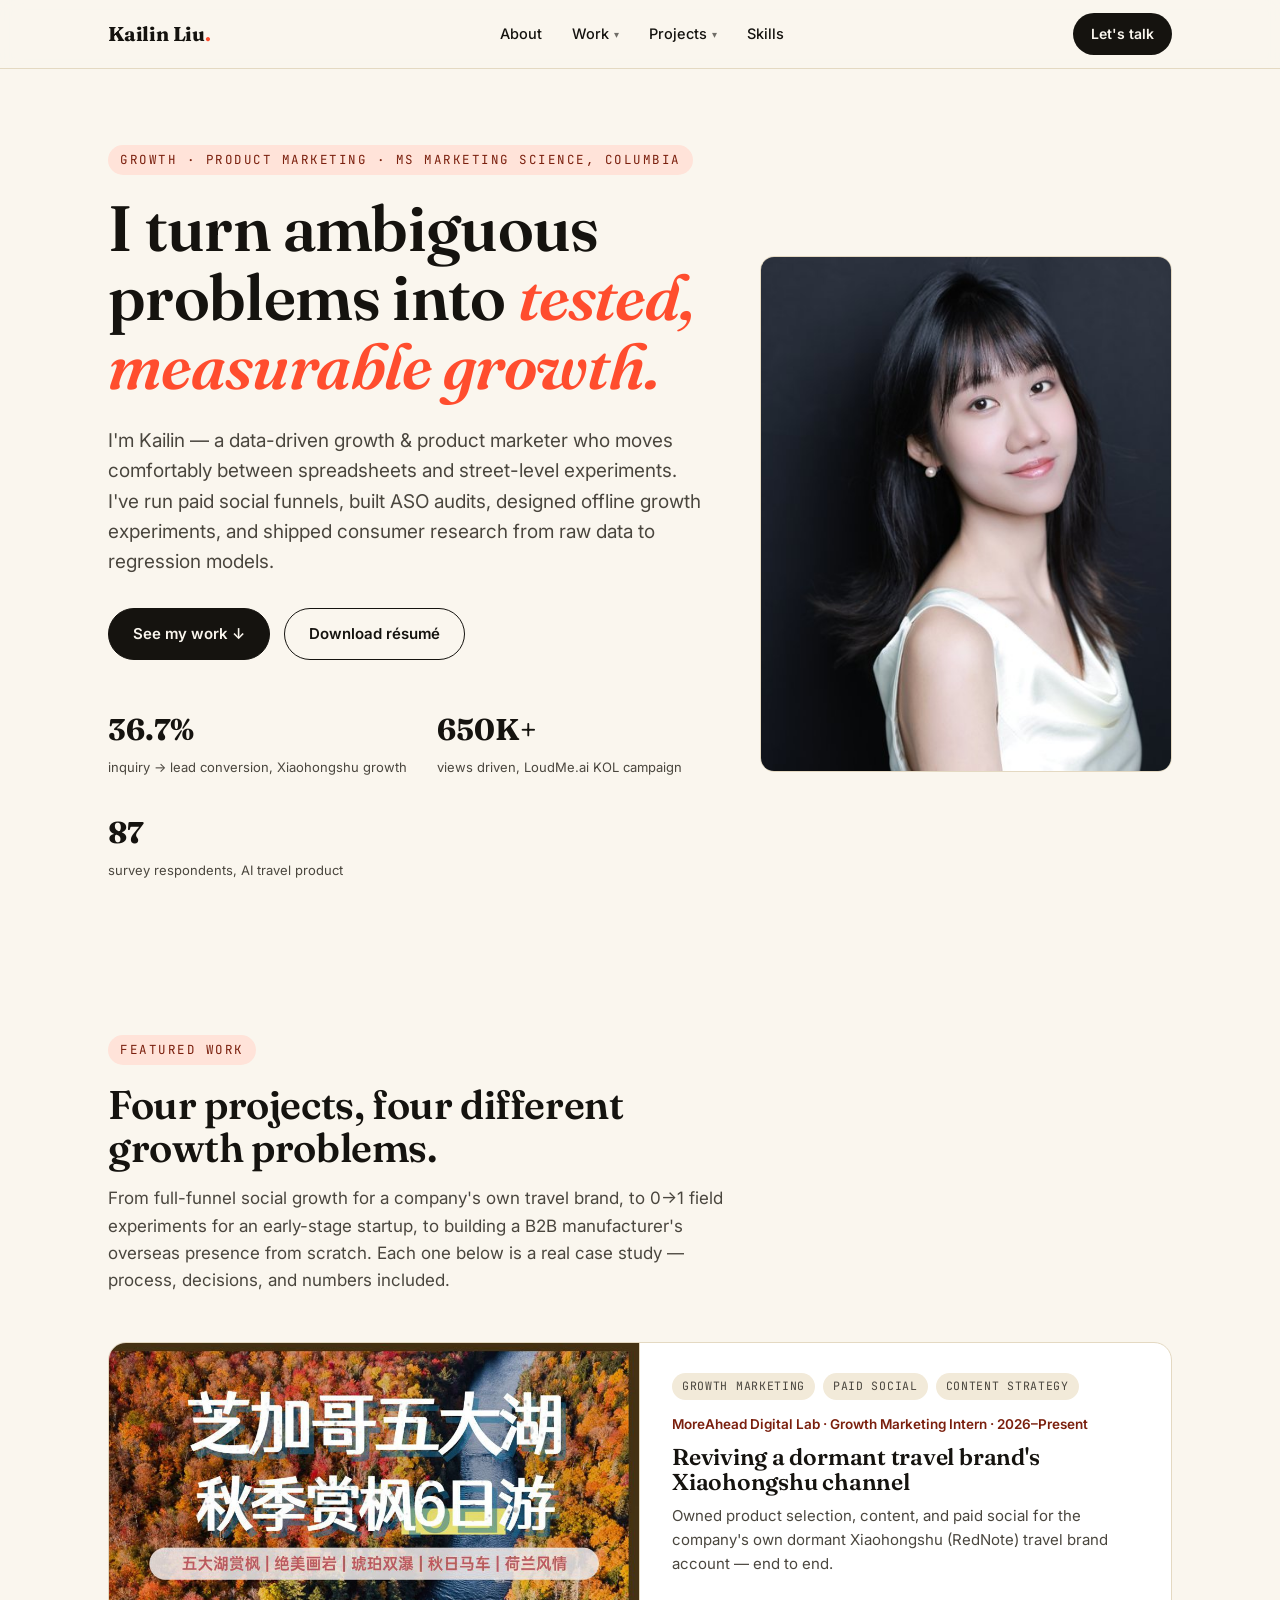
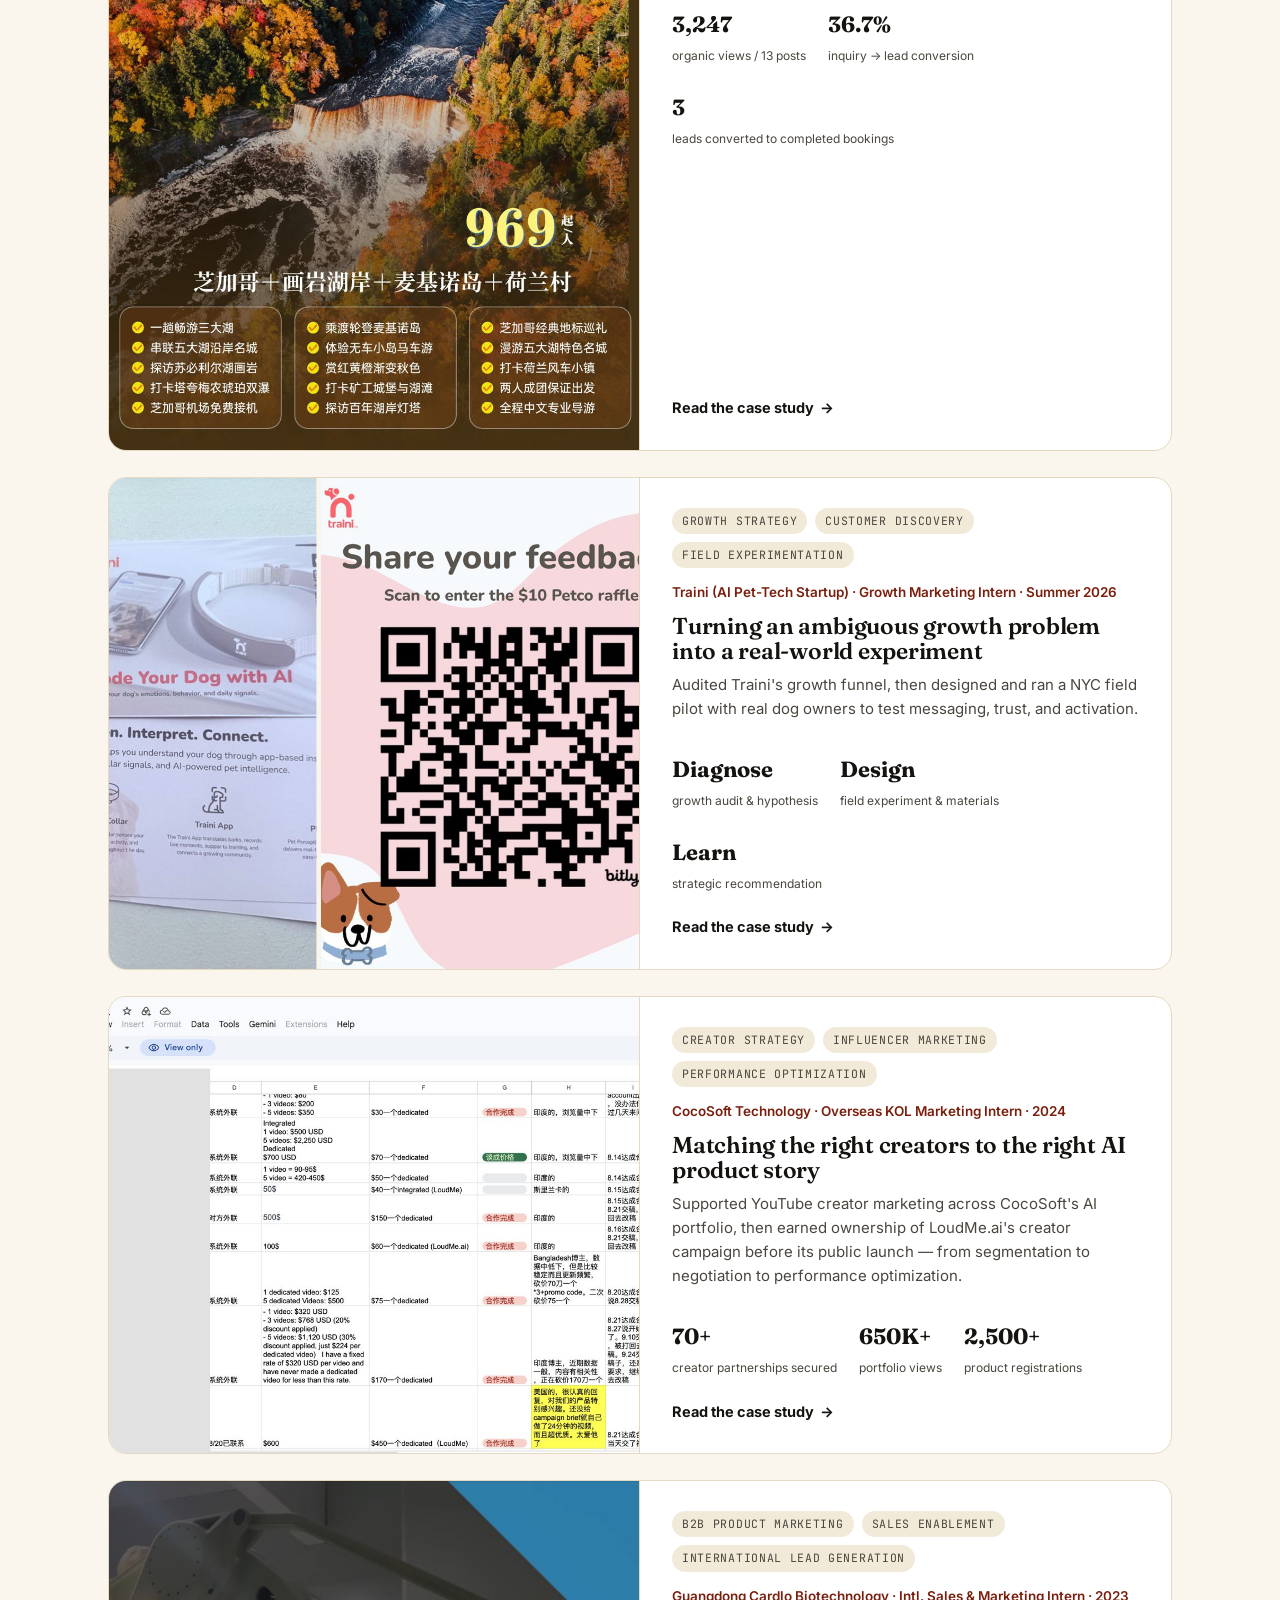
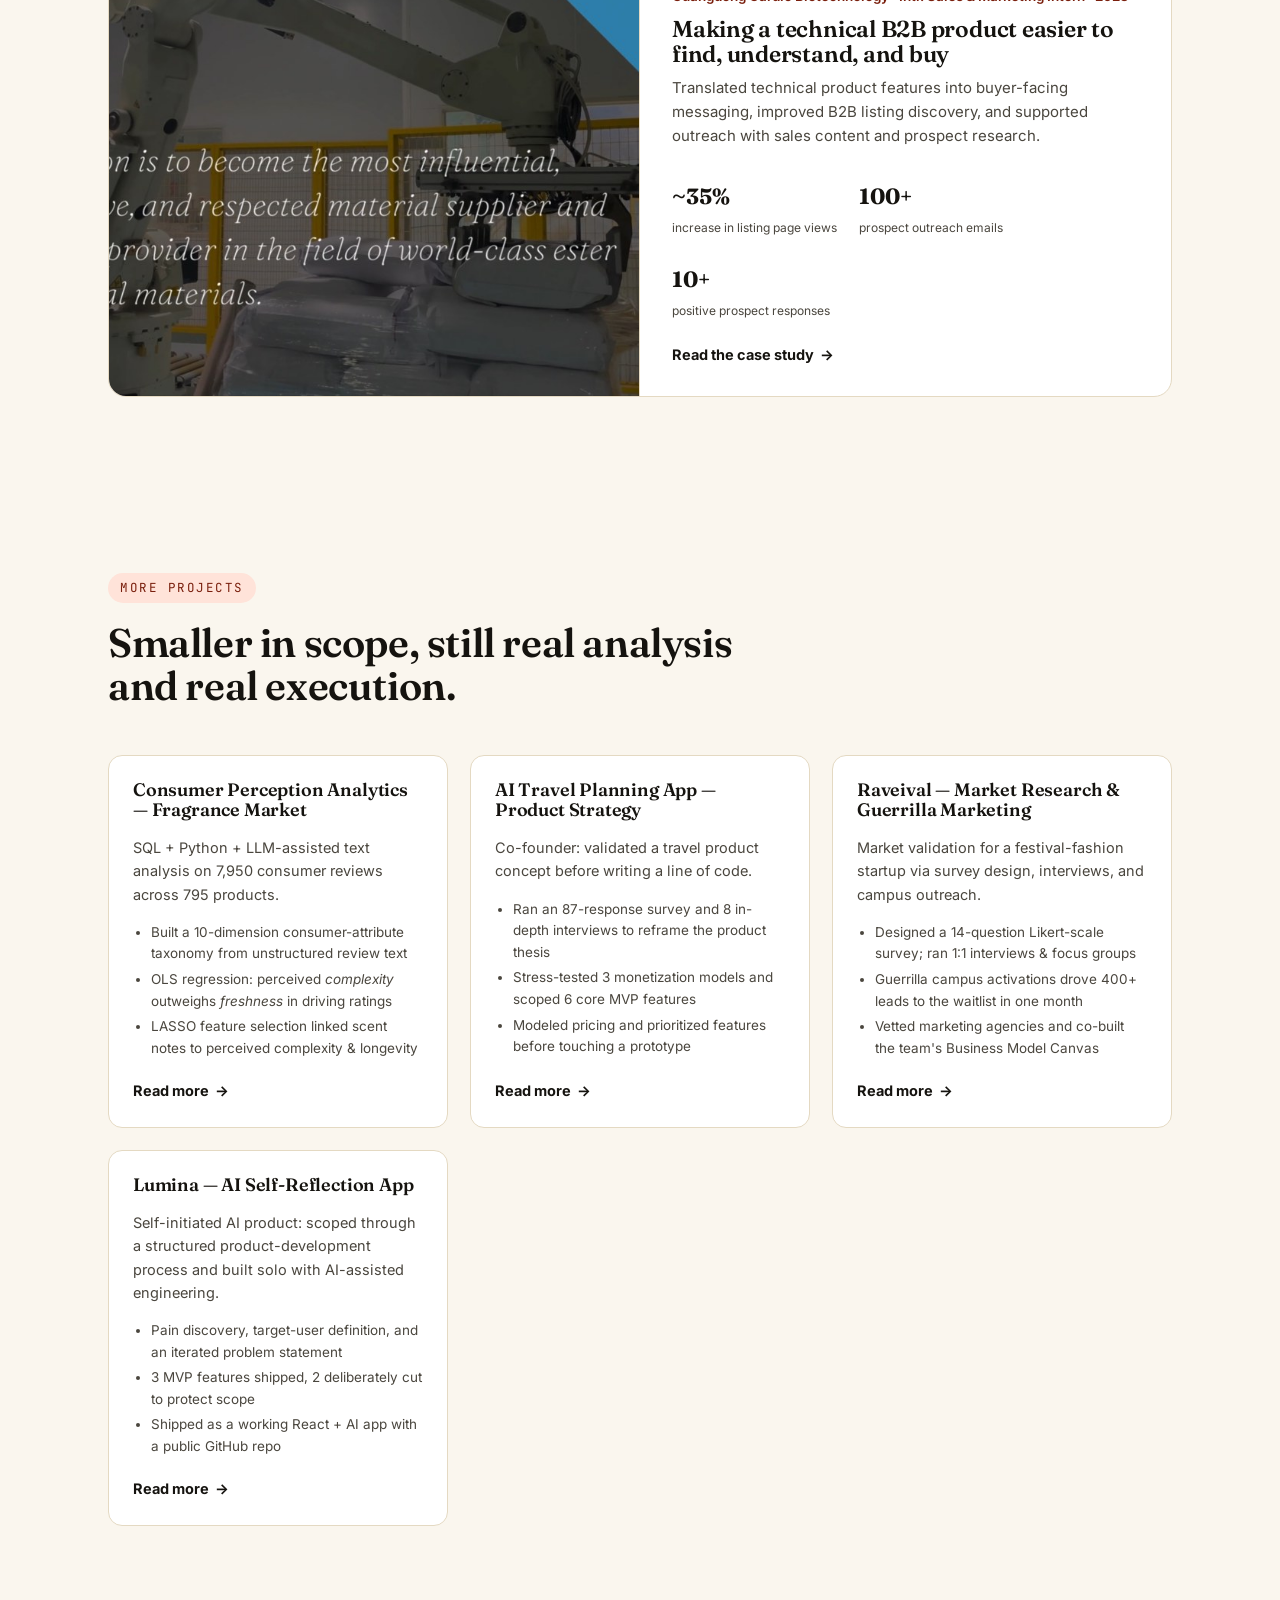
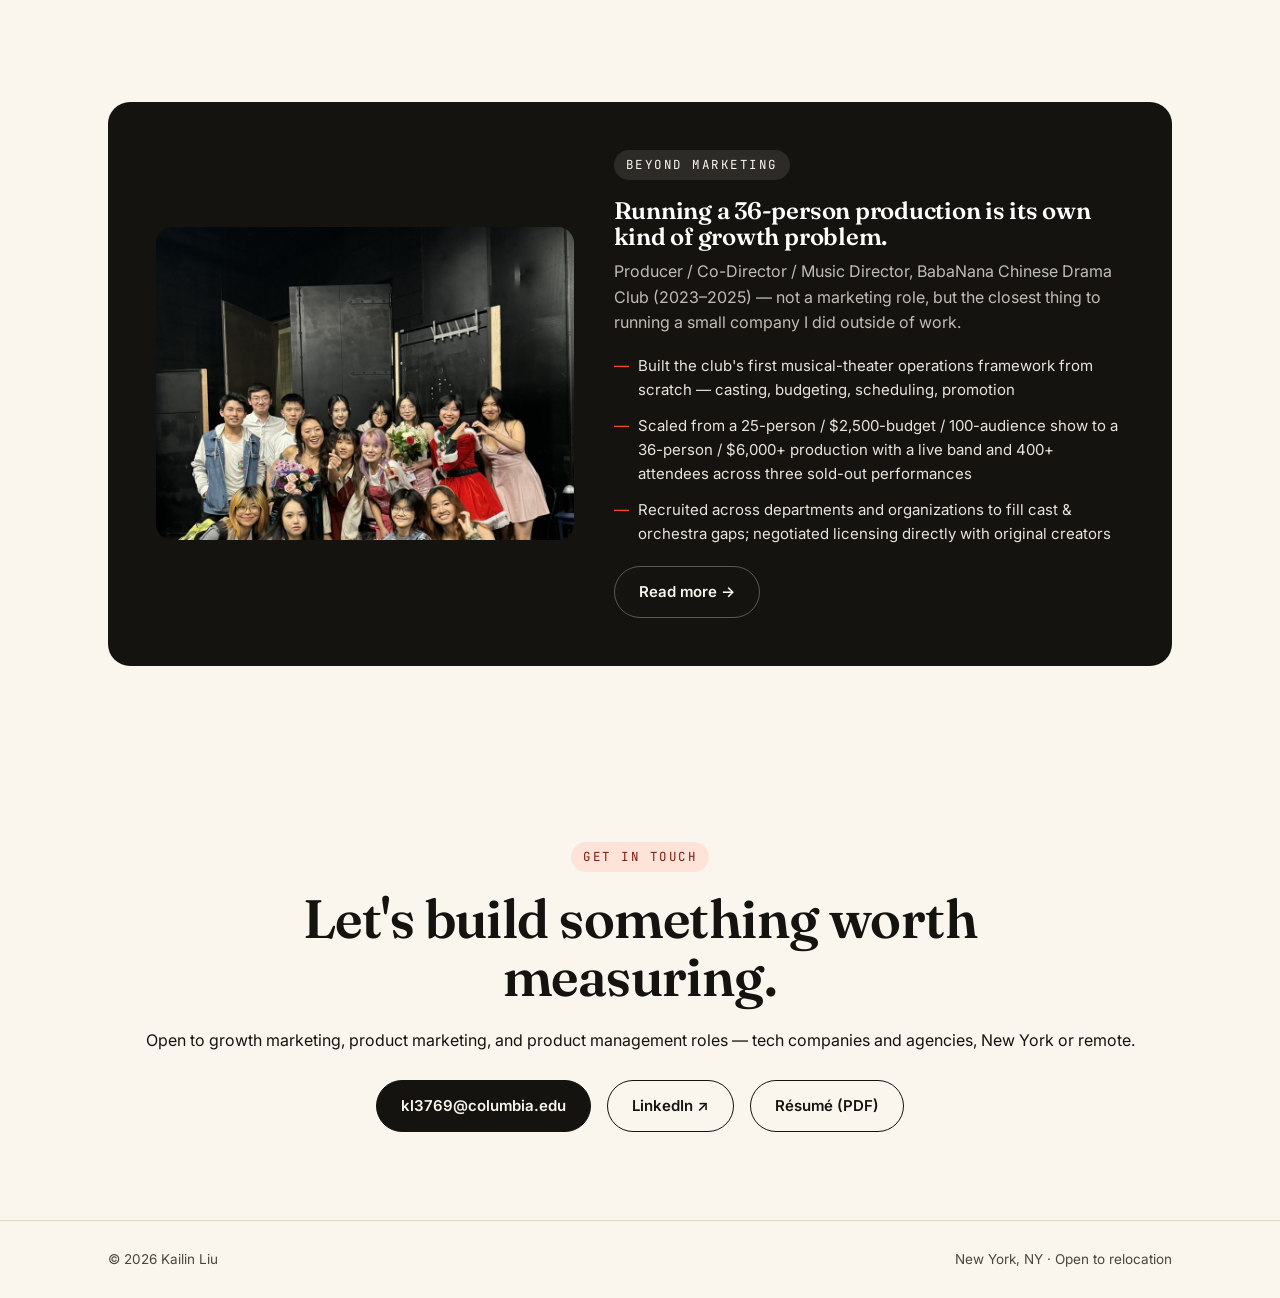
==== index.html @ 609b1b09 "Initial commit: Kailin Liu marketing portfolio site Static site with case studies for Xiaohongshu gr" ====
<!DOCTYPE html>
<html lang="en">
<head>
<meta charset="UTF-8">
<meta name="viewport" content="width=device-width, initial-scale=1.0">
<title>Kailin Liu — Growth &amp; Product Marketing</title>
<meta name="description" content="Portfolio of Kailin Liu — growth &amp; product marketing, MS Marketing Science @ Columbia Business School.">
<link rel="stylesheet" href="css/style.css">
</head>
<body>

<nav class="site-nav">
  <div class="wrap">
    <a href="index.html" class="logo">Kailin Liu<span>.</span></a>
    <div class="nav-links">
      <a href="about.html">About</a>
      <div class="nav-item">
        <a href="index.html#work">Work <span class="caret">▾</span></a>
        <div class="dropdown">
          <a href="case-studies/xiaohongshu-growth.html">MoreAhead — RedNote Growth Marketing</a>
          <a href="case-studies/loudme-kol.html">CocoSoft Technology — AI Influencer Marketing &amp; Strategy</a>
          <a href="case-studies/cardlo-global-marketing.html">Cardlo Biotechnology — Global B2B Marketing</a>
          <a href="case-studies/raveival.html">Raveival — Market Research &amp; Validation</a>
        </div>
      </div>
      <div class="nav-item">
        <a href="index.html#projects">Projects <span class="caret">▾</span></a>
        <div class="dropdown">
          <a href="projects/fragrance-analytics.html">Consumer Perception Analytics</a>
          <a href="projects/traini-growth-experiments.html">Traini Growth Experiments</a>
          <a href="projects/babanana.html">BabaNana Production Mgmt.</a>
          <a href="projects/lumina-self-reflection.html">Lumina — AI Self-Reflection App</a>
          <a href="projects/ai-travel-app.html">AI Travel App</a>
        </div>
      </div>
      <a href="skills.html">Skills</a>
    </div>
    <a href="index.html#contact" class="nav-cta">Let's talk</a>
  </div>
</nav>

<!-- ============ HERO ============ -->
<header class="hero">
  <div class="wrap hero-grid">
    <div>
      <span class="eyebrow">Growth · Product Marketing · MS Marketing Science, Columbia</span>
      <h1>I turn ambiguous<br>problems into <em>tested,<br>measurable growth.</em></h1>
      <p class="hero-lede">I'm Kailin — a data-driven growth &amp; product marketer who moves comfortably between spreadsheets and street-level experiments. I've run paid social funnels, built ASO audits, designed offline growth experiments, and shipped consumer research from raw data to regression models.</p>
      <div class="hero-cta-row">
        <a href="#work" class="btn btn-primary">See my work ↓</a>
        <a href="assets/Kailin-Liu-Resume.pdf" class="btn btn-ghost">Download résumé</a>
      </div>
      <div class="hero-stats">
        <div class="hero-stat"><b>36.7%</b><span>inquiry → lead conversion, Xiaohongshu growth</span></div>
        <div class="hero-stat"><b>650K+</b><span>views driven, LoudMe.ai KOL campaign</span></div>
        <div class="hero-stat"><b>87</b><span>survey respondents, AI travel product</span></div>
      </div>
    </div>
    <figure class="real-fig hero-portrait">
      <img src="assets/portrait.jpg" alt="Kailin Liu portrait">
    </figure>
  </div>
</header>

<!-- ============ FEATURED WORK ============ -->
<section id="work">
  <div class="wrap">
    <div class="section-head">
      <span class="eyebrow">Featured Work</span>
      <h2>Four projects, four different growth problems.</h2>
      <p>From full-funnel social growth for a company's own travel brand, to 0→1 field experiments for an early-stage startup, to building a B2B manufacturer's overseas presence from scratch. Each one below is a real case study — process, decisions, and numbers included.</p>
    </div>

    <div class="case-grid">

      <!-- Case 1 -->
      <a class="case-card" href="case-studies/xiaohongshu-growth.html">
        <figure class="real-fig"><img src="assets/xiaohongshu/cover-chicago-lakes.jpg" alt="趣环游 Xiaohongshu post cover — Chicago Great Lakes fall foliage route"></figure>
        <div class="case-card-body">
          <div class="case-card-tags"><span class="tag">Growth Marketing</span><span class="tag">Paid Social</span><span class="tag">Content Strategy</span></div>
          <div class="role">MoreAhead Digital Lab · Growth Marketing Intern · 2026–Present</div>
          <h3>Reviving a dormant travel brand's Xiaohongshu channel</h3>
          <p>Owned product selection, content, and paid social for the company's own dormant Xiaohongshu (RedNote) travel brand account — end to end.</p>
          <div class="case-metrics">
            <div><b>3,247</b><span>organic views / 13 posts</span></div>
            <div><b>36.7%</b><span>inquiry → lead conversion</span></div>
            <div><b>3</b><span>leads converted to completed bookings</span></div>
          </div>
          <span class="case-card-link">Read the case study <span class="arrow">→</span></span>
        </div>
      </a>

      <!-- Case 2 -->
      <a class="case-card" href="projects/traini-growth-experiments.html">
        <figure class="real-fig"><img src="assets/traini/hero-mosaic.jpg" alt="Traini 'Decode Your Dog with AI' flyer and feedback QR poster"></figure>
        <div class="case-card-body">
          <div class="case-card-tags"><span class="tag">Growth Strategy</span><span class="tag">Customer Discovery</span><span class="tag">Field Experimentation</span></div>
          <div class="role">Traini (AI Pet-Tech Startup) · Growth Marketing Intern · Summer 2026</div>
          <h3>Turning an ambiguous growth problem into a real-world experiment</h3>
          <p>Audited Traini's growth funnel, then designed and ran a NYC field pilot with real dog owners to test messaging, trust, and activation.</p>
          <div class="case-metrics">
            <div><b>Diagnose</b><span>growth audit &amp; hypothesis</span></div>
            <div><b>Design</b><span>field experiment &amp; materials</span></div>
            <div><b>Learn</b><span>strategic recommendation</span></div>
          </div>
          <span class="case-card-link">Read the case study <span class="arrow">→</span></span>
        </div>
      </a>

      <!-- Case 3 -->
      <a class="case-card" href="case-studies/loudme-kol.html">
        <figure class="real-fig"><img src="assets/loudme/kol-tracker-masked.jpg" alt="Kailin's KOL outreach tracker (names redacted)"></figure>
        <div class="case-card-body">
          <div class="case-card-tags"><span class="tag">Creator Strategy</span><span class="tag">Influencer Marketing</span><span class="tag">Performance Optimization</span></div>
          <div class="role">CocoSoft Technology · Overseas KOL Marketing Intern · 2024</div>
          <h3>Matching the right creators to the right AI product story</h3>
          <p>Supported YouTube creator marketing across CocoSoft's AI portfolio, then earned ownership of LoudMe.ai's creator campaign before its public launch — from segmentation to negotiation to performance optimization.</p>
          <div class="case-metrics">
            <div><b>70+</b><span>creator partnerships secured</span></div>
            <div><b>650K+</b><span>portfolio views</span></div>
            <div><b>2,500+</b><span>product registrations</span></div>
          </div>
          <span class="case-card-link">Read the case study <span class="arrow">→</span></span>
        </div>
      </a>

      <!-- Case 4 -->
      <a class="case-card" href="case-studies/cardlo-global-marketing.html">
        <figure class="real-fig"><img src="assets/cardlo/video-still-vision.jpg" alt="Still from a company video Kailin produced, showing factory production equipment with the company's vision statement overlaid"></figure>
        <div class="case-card-body">
          <div class="case-card-tags"><span class="tag">B2B Product Marketing</span><span class="tag">Sales Enablement</span><span class="tag">International Lead Generation</span></div>
          <div class="role">Guangdong Cardlo Biotechnology · Intl. Sales &amp; Marketing Intern · 2023</div>
          <h3>Making a technical B2B product easier to find, understand, and buy</h3>
          <p>Translated technical product features into buyer-facing messaging, improved B2B listing discovery, and supported outreach with sales content and prospect research.</p>
          <div class="case-metrics">
            <div><b>~35%</b><span>increase in listing page views</span></div>
            <div><b>100+</b><span>prospect outreach emails</span></div>
            <div><b>10+</b><span>positive prospect responses</span></div>
          </div>
          <span class="case-card-link">Read the case study <span class="arrow">→</span></span>
        </div>
      </a>

    </div>
  </div>
</section>

<!-- ============ MORE PROJECTS ============ -->
<section id="projects">
  <div class="wrap">
    <div class="section-head">
      <span class="eyebrow">More Projects</span>
      <h2>Smaller in scope, still real analysis and real execution.</h2>
    </div>
    <div class="proj-grid">

      <a class="proj-card" href="projects/fragrance-analytics.html">
        <h4>Consumer Perception Analytics — Fragrance Market</h4>
        <p>SQL + Python + LLM-assisted text analysis on 7,950 consumer reviews across 795 products.</p>
        <ul>
          <li>Built a 10-dimension consumer-attribute taxonomy from unstructured review text</li>
          <li>OLS regression: perceived <em>complexity</em> outweighs <em>freshness</em> in driving ratings</li>
          <li>LASSO feature selection linked scent notes to perceived complexity &amp; longevity</li>
        </ul>
        <span class="case-card-link">Read more <span class="arrow">→</span></span>
      </a>

      <a class="proj-card" href="projects/ai-travel-app.html">
        <h4>AI Travel Planning App — Product Strategy</h4>
        <p>Co-founder: validated a travel product concept before writing a line of code.</p>
        <ul>
          <li>Ran an 87-response survey and 8 in-depth interviews to reframe the product thesis</li>
          <li>Stress-tested 3 monetization models and scoped 6 core MVP features</li>
          <li>Modeled pricing and prioritized features before touching a prototype</li>
        </ul>
        <span class="case-card-link">Read more <span class="arrow">→</span></span>
      </a>

      <a class="proj-card" href="case-studies/raveival.html">
        <h4>Raveival — Market Research &amp; Guerrilla Marketing</h4>
        <p>Market validation for a festival-fashion startup via survey design, interviews, and campus outreach.</p>
        <ul>
          <li>Designed a 14-question Likert-scale survey; ran 1:1 interviews &amp; focus groups</li>
          <li>Guerrilla campus activations drove 400+ leads to the waitlist in one month</li>
          <li>Vetted marketing agencies and co-built the team's Business Model Canvas</li>
        </ul>
        <span class="case-card-link">Read more <span class="arrow">→</span></span>
      </a>

      <a class="proj-card" href="projects/lumina-self-reflection.html">
        <h4>Lumina — AI Self-Reflection App</h4>
        <p>Self-initiated AI product: scoped through a structured product-development process and built solo with AI-assisted engineering.</p>
        <ul>
          <li>Pain discovery, target-user definition, and an iterated problem statement</li>
          <li>3 MVP features shipped, 2 deliberately cut to protect scope</li>
          <li>Shipped as a working React + AI app with a public GitHub repo</li>
        </ul>
        <span class="case-card-link">Read more <span class="arrow">→</span></span>
      </a>

    </div>
  </div>
</section>

<!-- ============ LEADERSHIP ============ -->
<section>
  <div class="wrap">
    <div class="leader">
      <figure class="real-fig leader-img"><img src="assets/leader-photo.jpg" alt="Cast and crew backstage after a BabaNana musical performance"></figure>
      <div>
        <span class="eyebrow">Beyond Marketing</span>
        <h2>Running a 36-person production is its own kind of growth problem.</h2>
        <p>Producer / Co-Director / Music Director, BabaNana Chinese Drama Club (2023–2025) — not a marketing role, but the closest thing to running a small company I did outside of work.</p>
        <ul>
          <li>Built the club's first musical-theater operations framework from scratch — casting, budgeting, scheduling, promotion</li>
          <li>Scaled from a 25-person / $2,500-budget / 100-audience show to a 36-person / $6,000+ production with a live band and 400+ attendees across three sold-out performances</li>
          <li>Recruited across departments and organizations to fill cast &amp; orchestra gaps; negotiated licensing directly with original creators</li>
        </ul>
        <a href="projects/babanana.html" class="btn btn-ghost" style="margin-top:20px; border-color:rgba(250,246,238,.3); color:var(--paper);">Read more →</a>
      </div>
    </div>
  </div>
</section>

<!-- ============ CONTACT ============ -->
<section id="contact" class="contact">
  <div class="wrap">
    <span class="eyebrow">Get in touch</span>
    <h2>Let's build something worth<br>measuring.</h2>
    <p>Open to growth marketing, product marketing, and product management roles — tech companies and agencies, New York or remote.</p>
    <div class="contact-row">
      <a href="mailto:kl3769@columbia.edu" class="btn btn-primary">kl3769@columbia.edu</a>
      <a href="#" class="btn btn-ghost">LinkedIn ↗</a>
      <a href="assets/Kailin-Liu-Resume.pdf" class="btn btn-ghost">Résumé (PDF)</a>
    </div>
  </div>
</section>

<footer>
  <div class="wrap">
    <span>© 2026 Kailin Liu</span>
    <span>New York, NY · Open to relocation</span>
  </div>
</footer>

<script src="js/main.js"></script>
</body>
</html>
---- css/style.css ----
/* ==========================================================================
   Kailin Liu — Marketing Portfolio
   Design system: warm editorial base + one loud accent
   ========================================================================== */

@import url('https://fonts.googleapis.com/css2?family=Fraunces:ital,opsz,wght@0,9..144,300;0,9..144,500;0,9..144,600;0,9..144,700;1,9..144,500&family=Inter:wght@400;500;600;700;800&family=JetBrains+Mono:wght@400;500&display=swap');

:root{
  --ink: #15130f;
  --ink-soft: #4a463e;
  --paper: #faf6ee;
  --paper-raised: #f2ead9;
  --line: #e4d9c2;
  --accent: #ff4d2e;
  --accent-ink: #7a1f0d;
  --accent-soft: #ffe3d9;
  --teal: #2c6e64;
  --teal-soft: #dcece7;
  --gold: #c8912b;

  --font-display: 'Fraunces', Georgia, 'Times New Roman', serif;
  --font-body: 'Inter', -apple-system, BlinkMacSystemFont, sans-serif;
  --font-mono: 'JetBrains Mono', ui-monospace, monospace;

  --max: 1120px;
  --radius: 14px;
}

*,*::before,*::after{ box-sizing: border-box; }
html{ scroll-behavior: smooth; }
body{
  margin:0;
  background: var(--paper);
  color: var(--ink);
  font-family: var(--font-body);
  font-size: 16px;
  line-height: 1.6;
  -webkit-font-smoothing: antialiased;
}
img{ max-width:100%; display:block; }
a{ color: inherit; text-decoration: none; }
.wrap{ max-width: var(--max); margin: 0 auto; padding: 0 28px; }

h1,h2,h3,h4{ font-family: var(--font-display); font-weight: 600; margin: 0 0 .4em; line-height: 1.08; letter-spacing: -0.01em; }
p{ margin: 0 0 1em; }
.eyebrow{
  font-family: var(--font-mono);
  font-size: 12.5px;
  text-transform: uppercase;
  letter-spacing: .12em;
  color: var(--accent-ink);
  background: var(--accent-soft);
  display: inline-flex;
  align-items: center;
  gap: 8px;
  padding: 5px 12px;
  border-radius: 100px;
  margin-bottom: 18px;
}
.eyebrow.teal{ color: var(--teal); background: var(--teal-soft); }

/* ---------- nav ---------- */
.site-nav{
  position: sticky; top:0; z-index: 50;
  background: rgba(250,246,238,.86);
  backdrop-filter: blur(10px);
  border-bottom: 1px solid var(--line);
}
.site-nav .wrap{ display:flex; align-items:center; justify-content:space-between; height: 68px; }
.logo{ font-family: var(--font-display); font-weight: 700; font-size: 20px; letter-spacing: -.01em; }
.logo span{ color: var(--accent); }
.nav-links{ display:flex; gap: 30px; font-size: 14.5px; font-weight: 500; }
.nav-links > a{ position:relative; padding: 4px 0; }
.nav-links > a:hover{ color: var(--accent-ink); }

.nav-item{ position:relative; }
.nav-item > a{
  display:flex; align-items:center; gap: 5px;
  padding: 4px 0; cursor:pointer;
}
.nav-item > a:hover{ color: var(--accent-ink); }
.nav-item .caret{ font-size: 10px; transition: transform .15s ease; opacity: .6; }
.nav-item:hover .caret, .nav-item:focus-within .caret{ transform: rotate(180deg); }

.dropdown{
  position:absolute; top: calc(100% + 14px); left: 50%; transform: translateX(-50%);
  background: #fff; border: 1px solid var(--line); border-radius: 14px;
  box-shadow: 0 20px 40px -18px rgba(21,19,15,.28);
  padding: 8px; min-width: 240px;
  display:flex; flex-direction:column; gap: 2px;
  opacity: 0; visibility: hidden; transform: translateX(-50%) translateY(-6px);
  transition: opacity .16s ease, transform .16s ease, visibility .16s;
  z-index: 60;
}
.nav-item:hover .dropdown,
.nav-item:focus-within .dropdown{
  opacity: 1; visibility: visible; transform: translateX(-50%) translateY(0);
}
.dropdown::before{
  content:""; position:absolute; bottom:100%; left:50%; transform:translateX(-50%);
  border: 7px solid transparent; border-bottom-color: #fff;
  filter: drop-shadow(0 -2px 2px rgba(21,19,15,.06));
}
.dropdown a{
  display:block; padding: 10px 14px; border-radius: 8px;
  font-size: 13.5px; font-weight: 500; color: var(--ink); white-space: nowrap;
}
.dropdown a:hover{ background: var(--paper-raised); color: var(--accent-ink); }
.nav-cta{
  font-weight: 600; font-size: 14px;
  background: var(--ink); color: var(--paper);
  padding: 10px 18px; border-radius: 100px;
  transition: transform .15s ease, background .15s ease;
}
.nav-cta:hover{ background: var(--accent); transform: translateY(-1px); }
.nav-back{ font-family: var(--font-mono); font-size: 13px; color: var(--ink-soft); }
.nav-back:hover{ color: var(--accent-ink); }

/* ---------- buttons ---------- */
.btn{
  display:inline-flex; align-items:center; gap:8px;
  font-weight: 600; font-size: 15px;
  padding: 13px 24px; border-radius: 100px;
  border: 1.5px solid var(--ink);
  transition: transform .15s ease, background .15s ease, color .15s ease, border-color .15s ease;
}
.btn-primary{ background: var(--ink); color: var(--paper); }
.btn-primary:hover{ background: var(--accent); border-color: var(--accent); transform: translateY(-2px); }
.btn-ghost{ background: transparent; color: var(--ink); }
.btn-ghost:hover{ border-color: var(--accent-ink); color: var(--accent-ink); transform: translateY(-2px); }

/* ---------- hero ---------- */
.hero{ padding: 76px 0 64px; position: relative; overflow: hidden; }
.hero-grid{ display:grid; grid-template-columns: 1.3fr .9fr; gap: 56px; align-items:center; }
.hero h1{ font-size: clamp(38px, 5.4vw, 64px); }
.hero h1 em{ font-style: italic; color: var(--accent); }
.hero-lede{ font-size: 19px; color: var(--ink-soft); max-width: 52ch; }
.hero-cta-row{ display:flex; gap:14px; margin-top: 30px; flex-wrap: wrap; }
.hero-portrait{
  aspect-ratio: 4/5; border-radius: var(--radius);
  border: 1.5px solid var(--line);
  overflow: hidden; position:relative;
  background: linear-gradient(155deg, var(--paper-raised), var(--teal-soft));
}
.hero-portrait.real-fig img{ width:100%; height:100%; object-fit:cover; border:0; border-radius:0; object-position: center 22%; }
.hero-portrait .tag{
  position:absolute; bottom:16px; left:16px; right:16px;
  background: rgba(21,19,15,.82); color: var(--paper);
  font-family: var(--font-mono); font-size: 12px;
  padding: 10px 12px; border-radius: 10px;
}
.hero-stats{ display:flex; gap: 30px; margin-top: 46px; flex-wrap: wrap; }
.hero-stat b{ display:block; font-family: var(--font-display); font-size: 30px; }
.hero-stat span{ font-size: 13px; color: var(--ink-soft); }

/* ---------- placeholders ---------- */
.img-placeholder{
  --ph-a: var(--paper-raised); --ph-b: var(--teal-soft);
  background: repeating-linear-gradient(135deg, var(--ph-a), var(--ph-a) 10px, var(--ph-b) 10px, var(--ph-b) 20px);
  border: 1.5px dashed var(--line);
  border-radius: var(--radius);
  display:flex; align-items:flex-end;
  min-height: 180px;
  position: relative;
}
.img-placeholder .label{
  margin: 12px; padding: 8px 12px;
  background: var(--ink); color: var(--paper);
  font-family: var(--font-mono); font-size: 12px;
  border-radius: 8px; line-height: 1.4;
}

/* real photo/screenshot figures */
.real-fig{ margin:0; }
.real-fig img{
  width:100%; height:auto; object-fit: cover;
  border-radius: var(--radius);
  border: 1.5px solid var(--line);
  display:block;
}
.real-fig .img-caption{
  font-family: var(--font-mono); font-size: 11.5px; color: var(--ink-soft);
  margin-top: 8px; line-height: 1.5;
}
.real-fig .img-caption b{ color: var(--accent-ink); font-weight:600; }
.cs-hero-img.real-fig img{ width:100%; height:340px; object-fit: cover; }
.case-card .real-fig{ height:100%; }
.case-card .real-fig img{ width:100%; height:100%; border-radius:0; border:0; border-right:1px solid var(--line); }
.cs-img-row .real-fig img, .cover-tile img{ aspect-ratio: 3/4; object-fit: cover; }

/* ---------- sections ---------- */
section{ padding: 88px 0; }
.section-head{ max-width: 640px; margin-bottom: 48px; }
.section-head h2{ font-size: clamp(28px, 3.6vw, 40px); }
.section-head p{ color: var(--ink-soft); font-size: 17px; }
.divider{ border:0; border-top: 1px solid var(--line); }

/* about */
.about{ background: var(--paper-raised); }
.about-grid{ display:grid; grid-template-columns: .8fr 1.2fr; gap: 56px; }
.about-photo{ aspect-ratio: 1/1.1; }
.about-photo.real-fig img{ width:100%; height:100%; object-fit:cover; border-radius:var(--radius); }
.about-body p{ font-size: 17px; }
.edu-card{
  background: var(--paper); border:1px solid var(--line); border-radius: var(--radius);
  padding: 18px 20px; margin-top: 14px;
}
.edu-card b{ font-family: var(--font-display); font-size: 17px; }
.edu-card span{ display:block; font-size: 13.5px; color: var(--ink-soft); margin-top: 2px;}

/* case study cards */
.case-grid{ display:grid; grid-template-columns: repeat(2, 1fr); gap: 26px; }
.case-card{
  grid-column: span 2;
  display:grid; grid-template-columns: 1fr 1fr;
  gap: 0;
  background: #fff; border:1px solid var(--line); border-radius: 18px;
  overflow:hidden;
  transition: transform .2s ease, box-shadow .2s ease;
}
.case-card:hover{ transform: translateY(-4px); box-shadow: 0 18px 40px -18px rgba(21,19,15,.25); }
.case-card .img-placeholder{ min-height: 100%; border-radius:0; border:0; border-right: 1px solid var(--line); }
.case-card-body{ padding: 30px 32px; display:flex; flex-direction:column; }
.case-card-tags{ display:flex; gap:8px; flex-wrap:wrap; margin-bottom:14px; }
.tag{
  font-family: var(--font-mono); font-size: 11.5px; text-transform: uppercase; letter-spacing:.06em;
  padding: 4px 10px; border-radius: 100px; background: var(--paper-raised); color: var(--ink-soft);
}
.case-card h3{ font-size: 23px; }
.case-card .role{ font-size: 13.5px; color: var(--accent-ink); font-weight:600; margin-bottom: 10px; }
.case-card p{ color: var(--ink-soft); font-size: 15px; }
.case-metrics{ display:flex; gap:22px; margin: 16px 0 20px; flex-wrap:wrap; }
.case-metrics div b{ display:block; font-family: var(--font-display); font-size: 22px; }
.case-metrics div span{ font-size: 12px; color: var(--ink-soft); }
.case-card-link{ margin-top:auto; font-weight:700; font-size:14.5px; display:inline-flex; align-items:center; gap:6px; }
.case-card-link .arrow{ transition: transform .15s ease; }
.case-card:hover .arrow{ transform: translateX(5px); }

.case-card.small{ grid-column: span 1; grid-template-columns: 1fr; }
.case-card.small .img-placeholder{ min-height: 150px; border-right:0; border-bottom:1px solid var(--line); }

/* projects (compact) */
.proj-grid{ display:grid; grid-template-columns: repeat(3, 1fr); gap: 22px; }
.proj-card{
  background: #fff; border:1px solid var(--line); border-radius: var(--radius);
  padding: 24px; display:flex; flex-direction:column; gap:10px;
  transition: transform .2s ease, box-shadow .2s ease;
}
.proj-card:hover{ transform: translateY(-4px); box-shadow: 0 18px 40px -18px rgba(21,19,15,.25); }
.proj-card h4{ font-size: 18px; }
.proj-card p{ font-size: 14.5px; color: var(--ink-soft); margin-bottom: 0;}
.proj-card ul{ margin: 6px 0 0; padding-left: 18px; font-size: 13.5px; color: var(--ink-soft); }
.proj-card ul li{ margin-bottom: 4px; }
.proj-card .case-card-link{ margin-top:auto; padding-top: 6px; }

/* leadership */
.leader{ background: var(--ink); color: var(--paper); border-radius: 22px; padding: 48px; display:grid; grid-template-columns: .9fr 1.1fr; gap: 40px; align-items:center; }
.leader h2{ color:#fff; }
.leader .eyebrow{ background: rgba(255,255,255,.1); color: var(--paper); }
.leader p{ color: rgba(250,246,238,.75); }
.leader ul{ list-style:none; padding:0; margin: 18px 0 0; display:grid; gap:12px; }
.leader ul li{ padding-left: 24px; position:relative; font-size: 15px; color: rgba(250,246,238,.92); }
.leader ul li::before{ content:"—"; position:absolute; left:0; color: var(--accent); }
.leader-img{ aspect-ratio: 4/3; border-radius: 16px; }
.leader-img.real-fig img{ width:100%; height:100%; object-fit:cover; border-radius:16px; border:0; object-position: center 22%; }

/* skills */
.skills-grid{ display:grid; grid-template-columns: repeat(4,1fr); gap: 20px; }
.skill-col h4{ font-family: var(--font-mono); text-transform: uppercase; font-size: 12.5px; letter-spacing: .08em; color: var(--accent-ink); margin-bottom: 12px; }
.skill-col ul{ list-style:none; margin:0; padding:0; display:flex; flex-direction:column; gap:8px; }
.skill-col li{ font-size: 14.5px; padding-bottom:8px; border-bottom: 1px solid var(--line); }

/* contact / footer */
.contact{ text-align:center; }
.contact h2{ font-size: clamp(32px,5vw,54px); }
.contact-row{ display:flex; gap:16px; justify-content:center; margin-top: 26px; flex-wrap:wrap; }
footer{ border-top:1px solid var(--line); padding: 28px 0; }
footer .wrap{ display:flex; justify-content:space-between; align-items:center; font-size:13.5px; color: var(--ink-soft); flex-wrap:wrap; gap:10px; }

/* ---------- case study detail pages ---------- */
.cs-hero{ padding: 52px 0 40px; border-bottom: 1px solid var(--line); }
.cs-meta{ display:flex; gap: 34px; flex-wrap:wrap; margin-top: 26px; padding-top:26px; border-top:1px solid var(--line); }
.cs-meta div span{ display:block; font-family: var(--font-mono); font-size: 11.5px; text-transform:uppercase; letter-spacing:.06em; color: var(--ink-soft); margin-bottom:4px; }
.cs-meta div b{ font-size: 15px; }
.cs-hero-img{ margin-top: 36px; min-height: 340px; }

.cs-stats-band{ background: var(--ink); color: var(--paper); padding: 40px 0; }
.cs-stats-band .wrap{ display:flex; justify-content:space-between; flex-wrap:wrap; gap:24px; }
.cs-stats-band div{ text-align:center; flex:1; min-width:140px; }
.cs-stats-band b{ display:block; font-family: var(--font-display); font-size: clamp(26px,3vw,38px); color: #fff; }
.cs-stats-band span{ font-size: 12.5px; color: rgba(250,246,238,.65); }

.cs-body{ padding: 70px 0; }
.cs-layout{ display:grid; grid-template-columns: 200px 1fr; gap: 60px; }
.cs-toc{ position:sticky; top: 90px; align-self:start; display:flex; flex-direction:column; gap:10px; }
.cs-toc a{ font-size: 13.5px; color: var(--ink-soft); padding: 6px 0; border-left: 2px solid var(--line); padding-left: 14px; }
.cs-toc a:hover, .cs-toc a.active{ color: var(--accent-ink); border-left-color: var(--accent); }
.cs-content > section{ padding: 0 0 56px; }
.cs-content h2{ font-size: 27px; margin-bottom: .6em; }
.cs-content h2 .num{ font-family: var(--font-mono); color: var(--accent); font-size: 16px; margin-right: 10px; }
.cs-content p{ font-size: 16.5px; color: var(--ink-soft); max-width: 68ch; }
.cs-content ul{ color: var(--ink-soft); font-size: 16px; max-width: 66ch; padding-left: 20px; }
.cs-content ul li{ margin-bottom: 8px; }
.cs-content ul li ul{ margin: 8px 0 0; font-size: 14.5px; max-width: none; }
.cs-content ul li ul li{ margin-bottom: 5px; }
.cs-callout{
  background: var(--paper-raised); border-left: 3px solid var(--accent);
  border-radius: 0 12px 12px 0; padding: 20px 24px; margin: 22px 0;
  font-family: var(--font-display); font-size: 19px; font-style: italic;
}
.cs-two-col{ display:grid; grid-template-columns: 1fr 1fr; gap: 24px; margin: 24px 0; }
.cs-data-table{ width:100%; border-collapse: collapse; margin: 20px 0; font-size: 14.5px; }
.cs-data-table th, .cs-data-table td{ text-align:left; padding: 10px 14px; border-bottom: 1px solid var(--line); }
.cs-data-table th{ font-family: var(--font-mono); text-transform:uppercase; font-size:11.5px; letter-spacing:.05em; color: var(--ink-soft); }
.cs-img-row{ display:grid; grid-template-columns: repeat(3,1fr); gap: 16px; margin: 24px 0; }
.cs-img-row .img-placeholder{ min-height: 200px; }
.honest-note{
  display:flex; gap:12px; align-items:flex-start;
  background: var(--teal-soft); border-radius: 12px; padding: 16px 20px; margin: 22px 0;
}
.honest-note b{ color: var(--teal); }
.cs-nextprev{ display:flex; justify-content:space-between; padding-top: 40px; border-top:1px solid var(--line); margin-top: 20px; }
.cs-nextprev a{ font-weight:600; }

/* horizontal flow / funnel / process diagram */
.cs-flow{ display:flex; align-items:center; flex-wrap:wrap; gap:8px; margin: 22px 0; }
.cs-flow-step{
  background: var(--paper-raised); border:1px solid var(--line); border-radius: 10px;
  padding: 11px 16px; font-size: 13.5px; font-weight:600; color: var(--ink); white-space:nowrap;
}
.cs-flow-arrow{ color: var(--ink-soft); font-size: 16px; flex-shrink:0; }

/* content pillar cards */
.cs-pillars{ display:grid; grid-template-columns: repeat(3, 1fr); gap: 18px; margin: 22px 0; }
.cs-pillar{ background:#fff; border:1px solid var(--line); border-radius: 14px; padding: 20px 22px; }
.cs-pillar .pillar-num{ font-family: var(--font-mono); color: var(--accent); font-size: 12.5px; }
.cs-pillar h4{ font-family: var(--font-display); font-size: 18px; margin: 4px 0 8px; }
.cs-pillar p{ font-size: 14px; color: var(--ink-soft); margin-bottom: 10px; }
.cs-pillar .examples{ display:flex; flex-direction:column; gap:4px; }
.cs-pillar .examples span{ font-family: var(--font-mono); font-size: 12px; color: var(--accent-ink); background: var(--accent-soft); padding: 4px 9px; border-radius: 100px; display:inline-block; width:fit-content; }

/* example highlight box */
.cs-example{ background: var(--teal-soft); border-radius: 14px; padding: 20px 24px; margin: 22px 0; }
.cs-example h4{ font-family: var(--font-mono); text-transform:uppercase; font-size: 12px; letter-spacing:.06em; color: var(--teal); margin: 0 0 10px; }
.cs-example p{ color: var(--ink); }
.cs-example .tag-row{ display:flex; gap:8px; flex-wrap:wrap; margin: 12px 0; }

/* results section: grouped metric cards */
.results-groups{ display:flex; flex-direction:column; gap: 30px; margin: 24px 0 8px; }
.results-group-label{
  font-family: var(--font-mono); font-size: 12px; text-transform:uppercase; letter-spacing:.08em;
  color: var(--teal); margin-bottom: 14px; padding-bottom: 8px; border-bottom: 1px solid var(--line);
}
.results-metrics{ display:flex; gap: 34px; flex-wrap:wrap; }
.results-metric b{ display:block; font-family: var(--font-display); font-size: 32px; color: var(--ink); line-height:1; }
.results-metric span{ font-size: 12.5px; color: var(--ink-soft); }

@media (max-width: 700px){
  .cs-pillars{ grid-template-columns: 1fr; }
}

/* Kanoa Trip app screens (real exports) */
.kanoa-row{ display:flex; gap:24px; flex-wrap:wrap; justify-content:center; margin:28px 0; }
.kanoa-phone{
  width:240px; margin:0; flex-shrink:0;
}
.kanoa-phone.small{ width:190px; }
.kanoa-phone img{
  width:100%; display:block; border-radius:20px;
  border:1px solid var(--line); box-shadow:0 20px 40px -20px rgba(30,15,15,.35);
}
.kanoa-caption{ text-align:center; font-family:var(--font-mono); font-size:11px; color:var(--ink-soft); margin-top:10px; }

/* persona card */
.persona-card{
  margin: 28px 0; background:#fff; border:1.5px solid var(--line); border-radius: var(--radius);
  padding: 28px 30px;
}
.persona-head{ display:flex; align-items:center; gap:16px; margin-bottom:16px; }
.persona-avatar{
  width:56px; height:56px; border-radius:50%; flex-shrink:0;
  background: linear-gradient(155deg, var(--accent-soft), var(--teal-soft));
  color: var(--accent-ink); font-family: var(--font-display); font-weight:700; font-size:20px;
  display:flex; align-items:center; justify-content:center;
}
.persona-name{ font-family: var(--font-display); font-size: 20px; font-weight:600; color: var(--ink); }
.persona-name span{ font-size:15px; font-weight:400; color: var(--ink-soft); }
.persona-meta{ font-family: var(--font-mono); font-size:12px; color: var(--ink-soft); margin-top:4px; }
.persona-quote{
  font-family: var(--font-display); font-style: italic; font-size: 18px;
  color: var(--accent-ink); border-left: 3px solid var(--accent); padding-left:16px; margin: 18px 0;
}
.persona-grid{ display:grid; grid-template-columns: 1fr 1fr; gap:24px; margin: 18px 0; }
.persona-grid h5, .persona-needs h5{
  font-family: var(--font-mono); text-transform:uppercase; font-size:11px; letter-spacing:.06em;
  color: var(--teal); margin: 0 0 8px;
}
.persona-grid ul{ margin:0; padding-left:18px; font-size:14px; color: var(--ink-soft); }
.persona-grid ul li{ margin-bottom:6px; }
.persona-needs{ background: var(--paper-raised); border-radius:10px; padding:14px 18px; margin-top:6px; }
.persona-needs p{ margin:0; font-size:14px; color: var(--ink-soft); }
.persona-source{ font-family: var(--font-mono); font-size:11px; color: var(--ink-soft); margin: 14px 0 0; }
@media (max-width: 640px){ .persona-grid{ grid-template-columns: 1fr; } }

/* ---------- responsive ---------- */
@media (max-width: 880px){
  .hero-grid, .about-grid, .leader{ grid-template-columns: 1fr; }
  .case-card, .case-card.small{ grid-column: span 2; grid-template-columns: 1fr; }
  .case-card .img-placeholder{ border-right:0; border-bottom:1px solid var(--line); min-height:220px;}
  .proj-grid{ grid-template-columns: 1fr; }
  .skills-grid{ grid-template-columns: repeat(2,1fr); }
  .nav-links{ display:none; }
  .cs-layout{ grid-template-columns: 1fr; }
  .cs-toc{ position:static; flex-direction:row; flex-wrap:wrap; }
  .cs-img-row{ grid-template-columns: 1fr; }
  .cs-two-col{ grid-template-columns: 1fr; }
  .cs-stats-band .wrap{ justify-content: flex-start; }
}
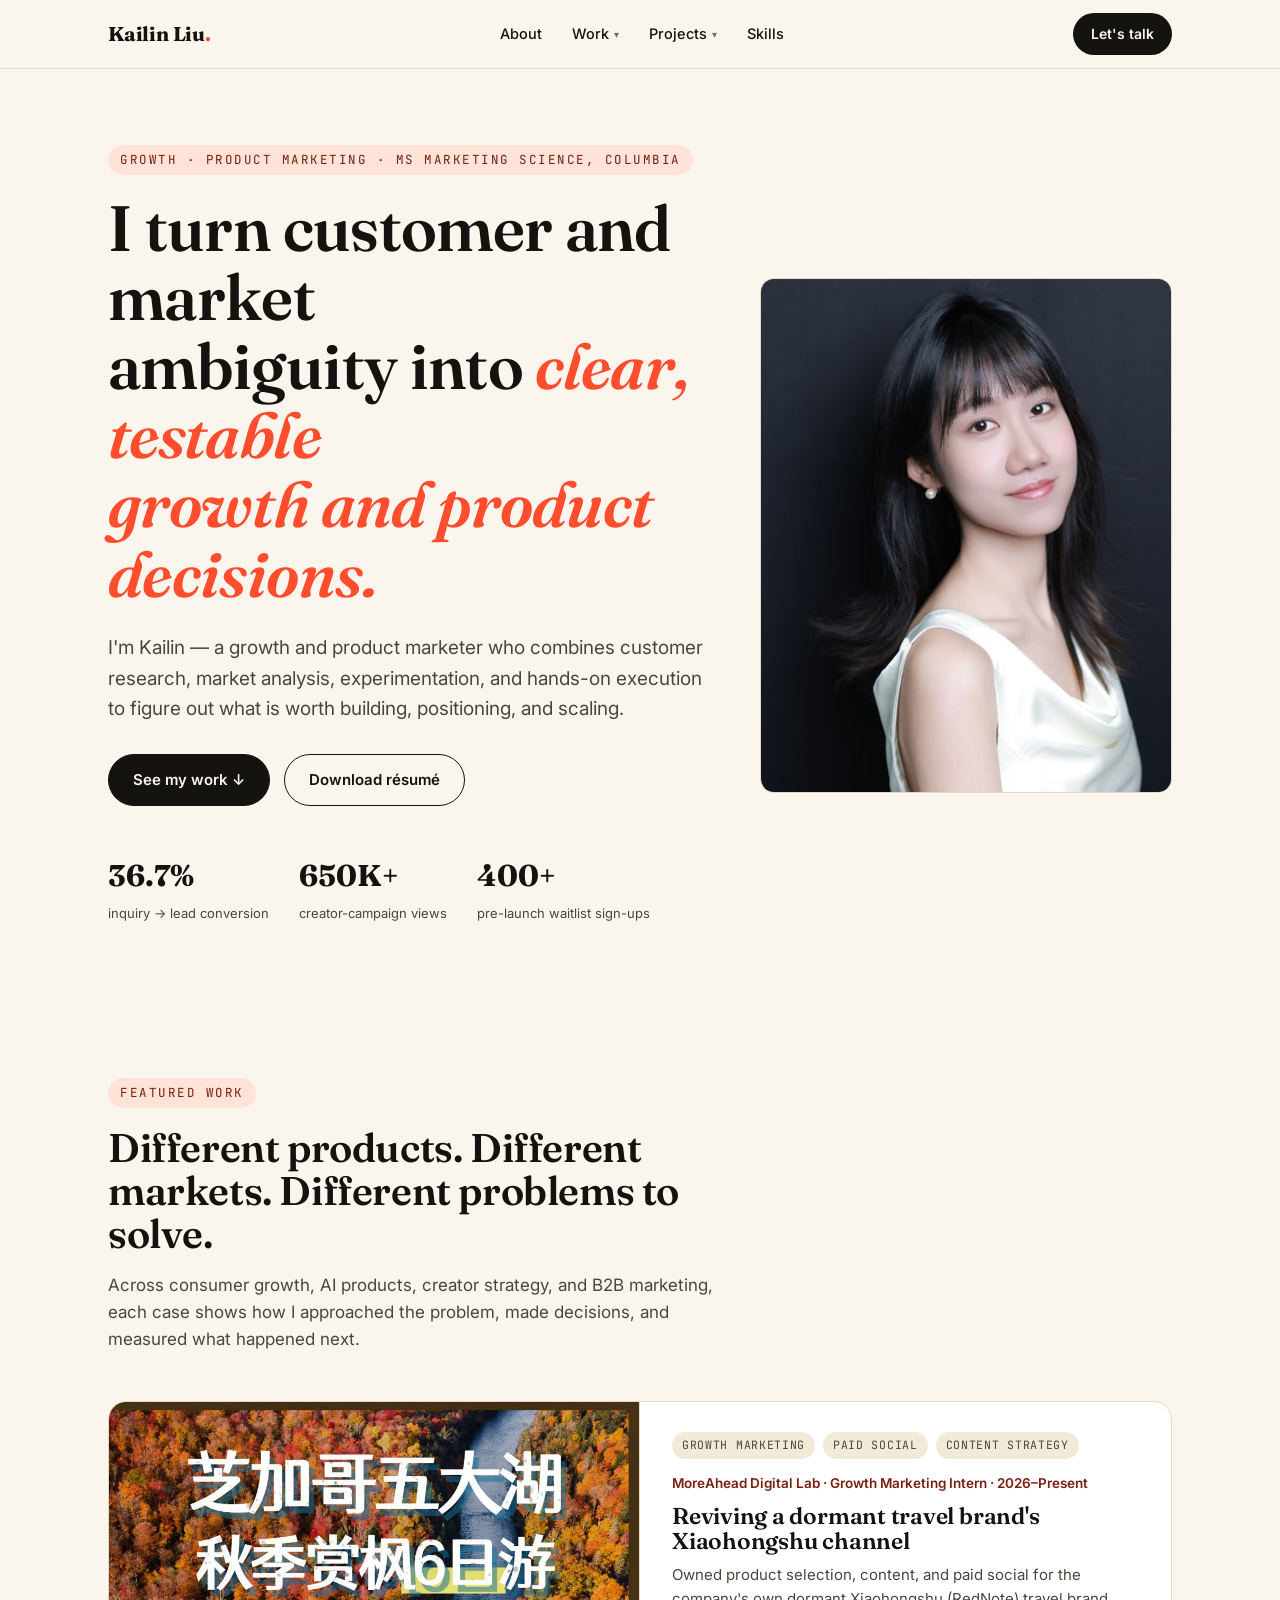
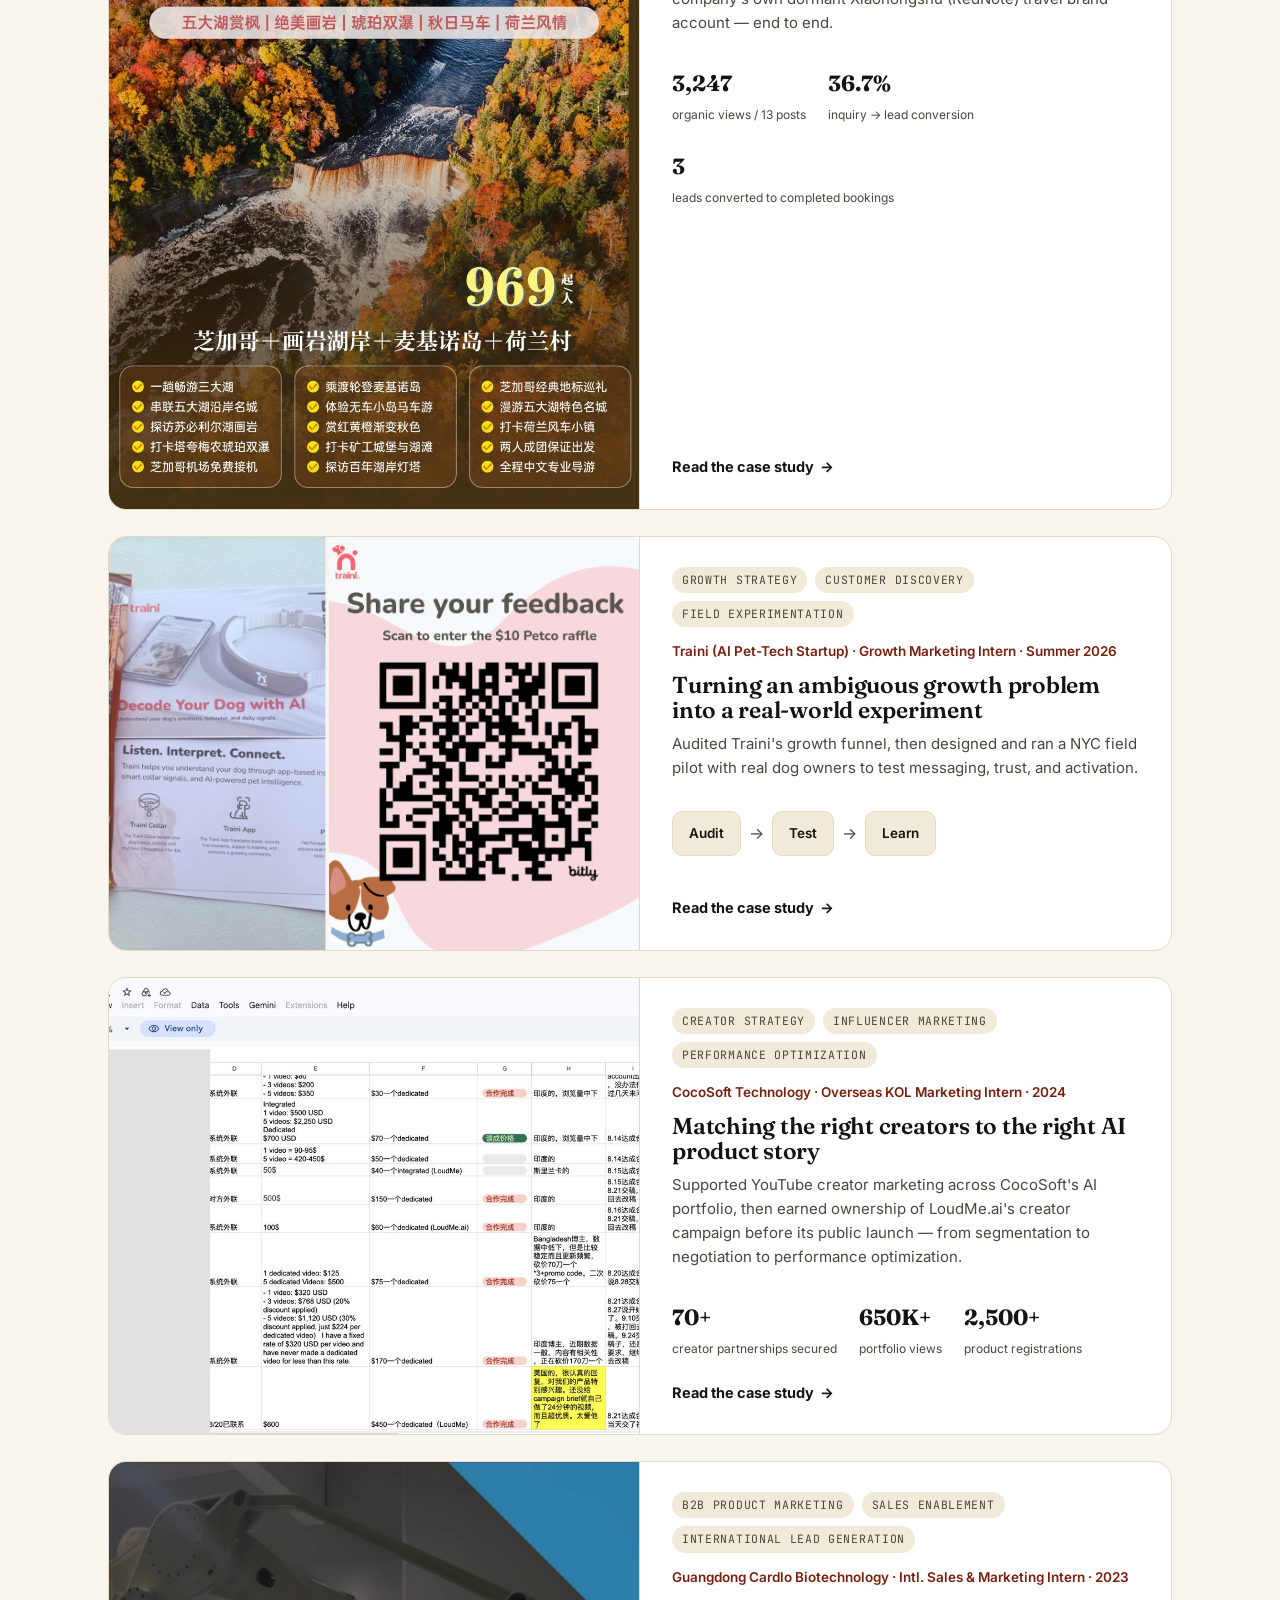
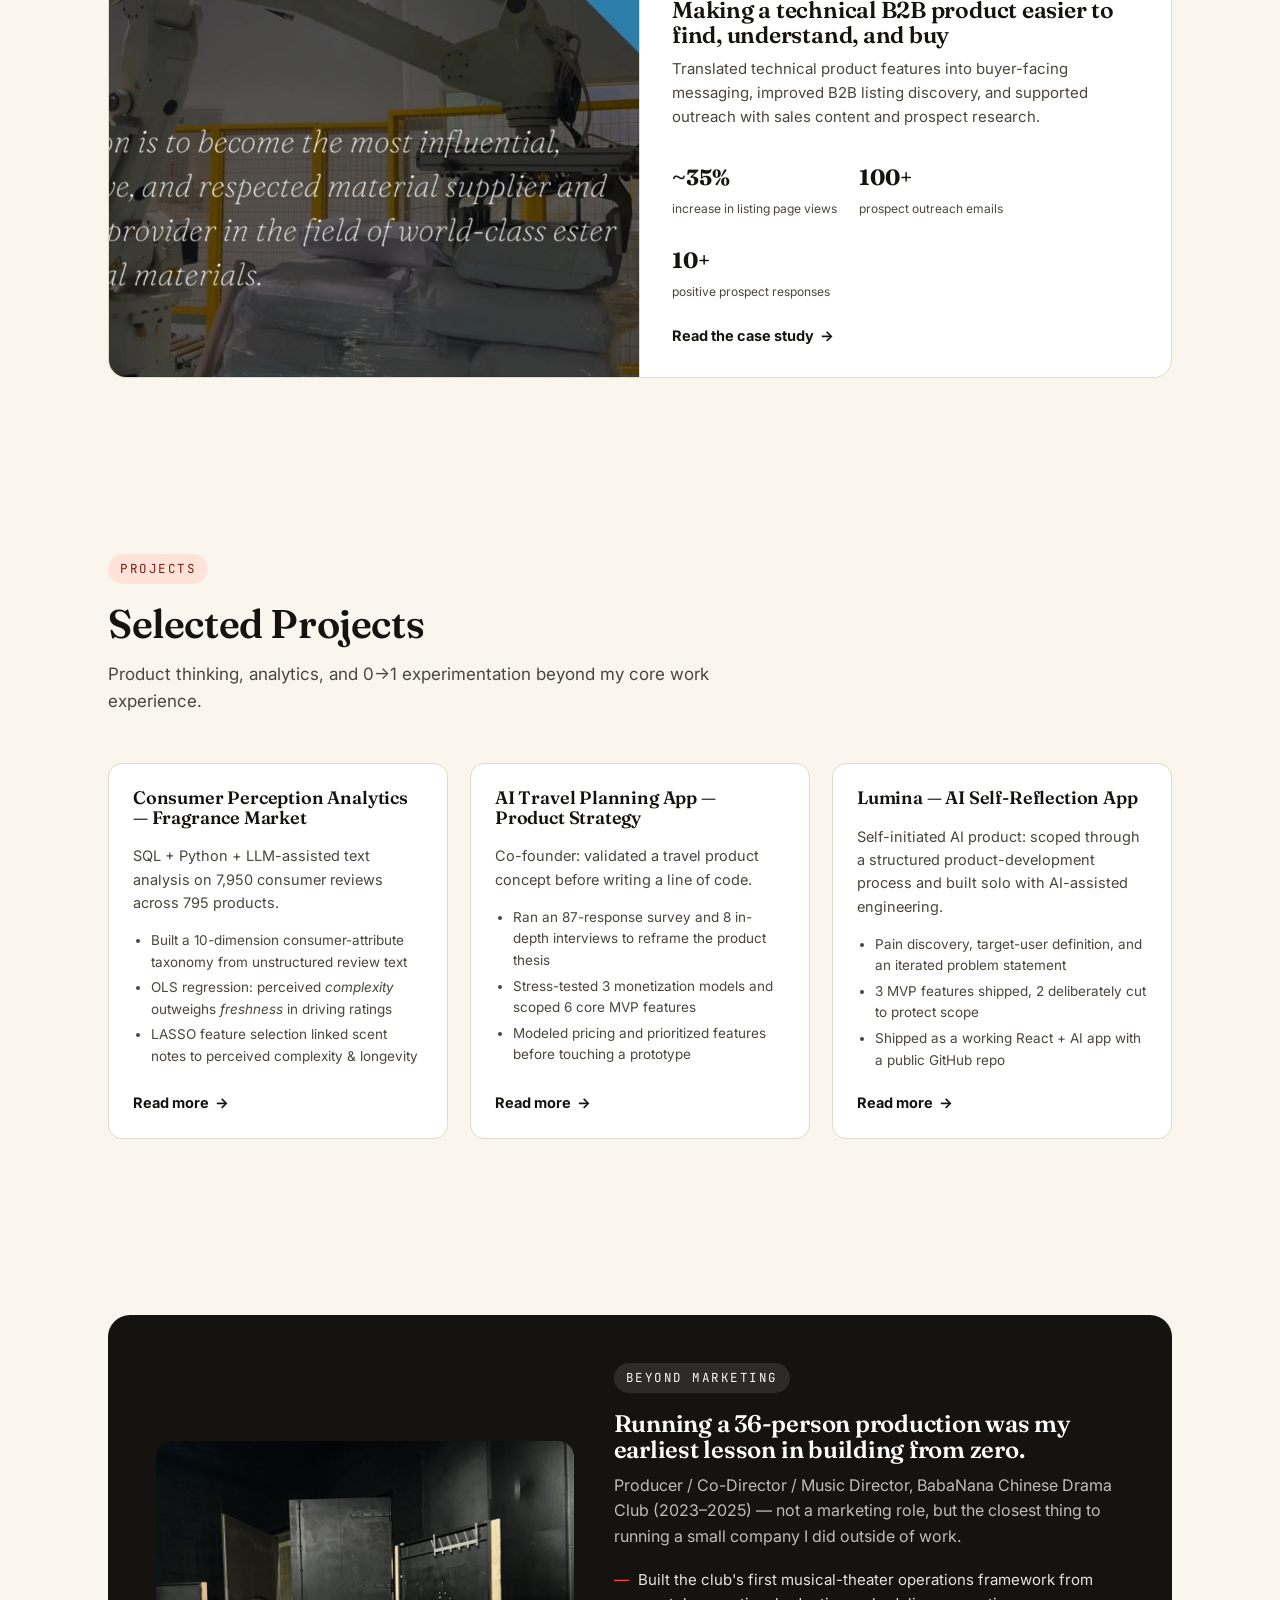
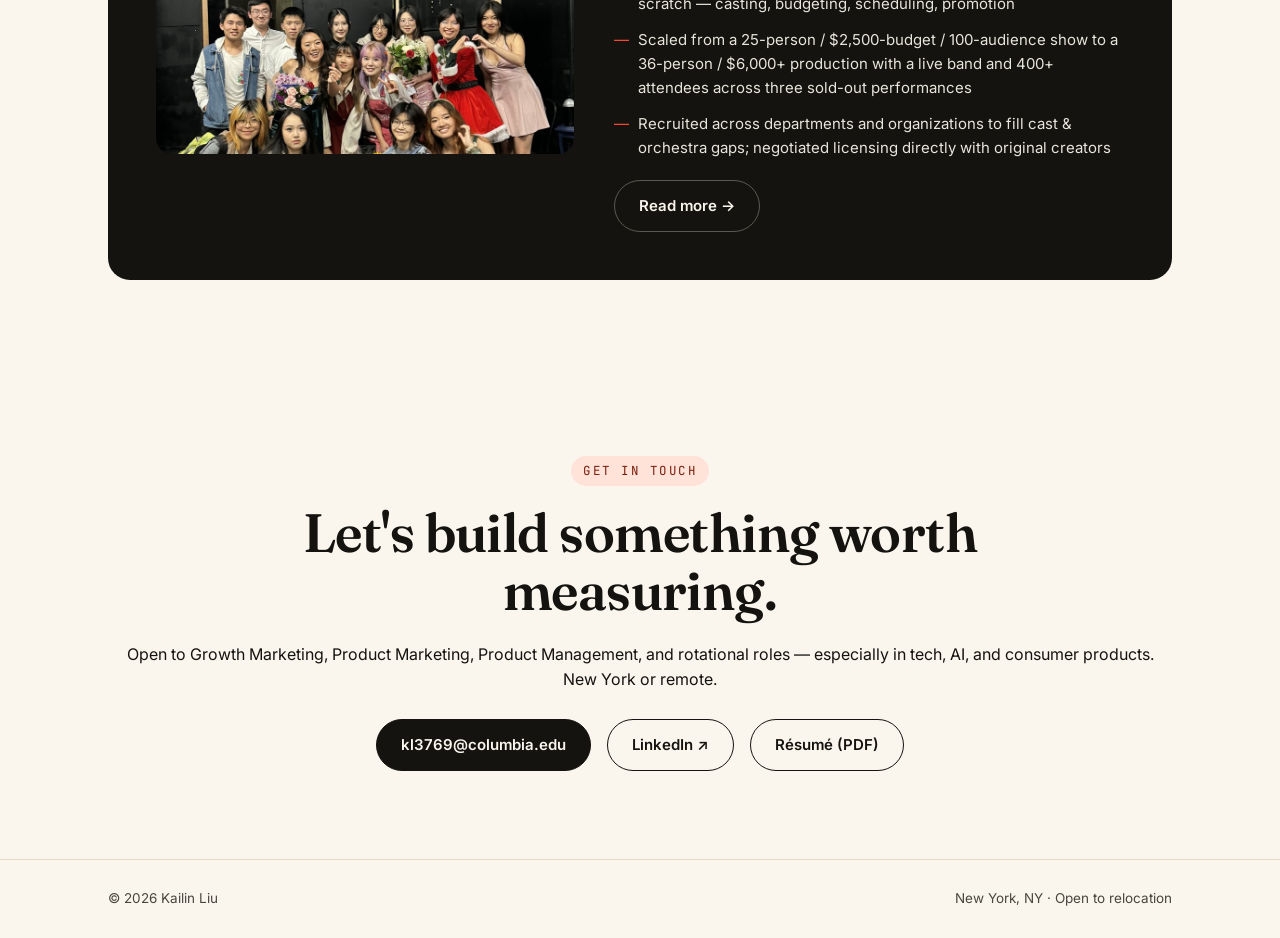
==== commit e4eb251d: "Broaden homepage positioning beyond growth marketing Rewrites hero headline/lede and stats to reflec" ====
--- a/index.html
+++ b/index.html
@@ -18,6 +18,7 @@
         <a href="index.html#work">Work <span class="caret">▾</span></a>
         <div class="dropdown">
           <a href="case-studies/xiaohongshu-growth.html">MoreAhead — RedNote Growth Marketing</a>
+          <a href="projects/traini-growth-experiments.html">Traini — Growth Experiments</a>
           <a href="case-studies/loudme-kol.html">CocoSoft Technology — AI Influencer Marketing &amp; Strategy</a>
           <a href="case-studies/cardlo-global-marketing.html">Cardlo Biotechnology — Global B2B Marketing</a>
           <a href="case-studies/raveival.html">Raveival — Market Research &amp; Validation</a>
@@ -27,10 +28,9 @@
         <a href="index.html#projects">Projects <span class="caret">▾</span></a>
         <div class="dropdown">
           <a href="projects/fragrance-analytics.html">Consumer Perception Analytics</a>
-          <a href="projects/traini-growth-experiments.html">Traini Growth Experiments</a>
+          <a href="projects/ai-travel-app.html">AI Travel App</a>
+          <a href="projects/lumina-self-reflection.html">Lumina — AI Self-Reflection App</a>
           <a href="projects/babanana.html">BabaNana Production Mgmt.</a>
-          <a href="projects/lumina-self-reflection.html">Lumina — AI Self-Reflection App</a>
-          <a href="projects/ai-travel-app.html">AI Travel App</a>
         </div>
       </div>
       <a href="skills.html">Skills</a>
@@ -44,16 +44,16 @@
   <div class="wrap hero-grid">
     <div>
       <span class="eyebrow">Growth · Product Marketing · MS Marketing Science, Columbia</span>
-      <h1>I turn ambiguous<br>problems into <em>tested,<br>measurable growth.</em></h1>
-      <p class="hero-lede">I'm Kailin — a data-driven growth &amp; product marketer who moves comfortably between spreadsheets and street-level experiments. I've run paid social funnels, built ASO audits, designed offline growth experiments, and shipped consumer research from raw data to regression models.</p>
+      <h1>I turn customer and market<br>ambiguity into <em>clear, testable<br>growth and product decisions.</em></h1>
+      <p class="hero-lede">I'm Kailin — a growth and product marketer who combines customer research, market analysis, experimentation, and hands-on execution to figure out what is worth building, positioning, and scaling.</p>
       <div class="hero-cta-row">
         <a href="#work" class="btn btn-primary">See my work ↓</a>
         <a href="assets/Kailin-Liu-Resume.pdf" class="btn btn-ghost">Download résumé</a>
       </div>
       <div class="hero-stats">
-        <div class="hero-stat"><b>36.7%</b><span>inquiry → lead conversion, Xiaohongshu growth</span></div>
-        <div class="hero-stat"><b>650K+</b><span>views driven, LoudMe.ai KOL campaign</span></div>
-        <div class="hero-stat"><b>87</b><span>survey respondents, AI travel product</span></div>
+        <div class="hero-stat"><b>36.7%</b><span>inquiry → lead conversion</span></div>
+        <div class="hero-stat"><b>650K+</b><span>creator-campaign views</span></div>
+        <div class="hero-stat"><b>400+</b><span>pre-launch waitlist sign-ups</span></div>
       </div>
     </div>
     <figure class="real-fig hero-portrait">
@@ -67,8 +67,8 @@
   <div class="wrap">
     <div class="section-head">
       <span class="eyebrow">Featured Work</span>
-      <h2>Four projects, four different growth problems.</h2>
-      <p>From full-funnel social growth for a company's own travel brand, to 0→1 field experiments for an early-stage startup, to building a B2B manufacturer's overseas presence from scratch. Each one below is a real case study — process, decisions, and numbers included.</p>
+      <h2>Different products. Different markets. Different problems to solve.</h2>
+      <p>Across consumer growth, AI products, creator strategy, and B2B marketing, each case shows how I approached the problem, made decisions, and measured what happened next.</p>
     </div>
 
     <div class="case-grid">
@@ -98,10 +98,10 @@
           <div class="role">Traini (AI Pet-Tech Startup) · Growth Marketing Intern · Summer 2026</div>
           <h3>Turning an ambiguous growth problem into a real-world experiment</h3>
           <p>Audited Traini's growth funnel, then designed and ran a NYC field pilot with real dog owners to test messaging, trust, and activation.</p>
-          <div class="case-metrics">
-            <div><b>Diagnose</b><span>growth audit &amp; hypothesis</span></div>
-            <div><b>Design</b><span>field experiment &amp; materials</span></div>
-            <div><b>Learn</b><span>strategic recommendation</span></div>
+          <div class="cs-flow" style="margin: 16px 0 20px;">
+            <span class="cs-flow-step">Audit</span><span class="cs-flow-arrow">→</span>
+            <span class="cs-flow-step">Test</span><span class="cs-flow-arrow">→</span>
+            <span class="cs-flow-step">Learn</span>
           </div>
           <span class="case-card-link">Read the case study <span class="arrow">→</span></span>
         </div>
@@ -149,8 +149,9 @@
 <section id="projects">
   <div class="wrap">
     <div class="section-head">
-      <span class="eyebrow">More Projects</span>
-      <h2>Smaller in scope, still real analysis and real execution.</h2>
+      <span class="eyebrow">Projects</span>
+      <h2>Selected Projects</h2>
+      <p>Product thinking, analytics, and 0→1 experimentation beyond my core work experience.</p>
     </div>
     <div class="proj-grid">
 
@@ -172,17 +173,6 @@
           <li>Ran an 87-response survey and 8 in-depth interviews to reframe the product thesis</li>
           <li>Stress-tested 3 monetization models and scoped 6 core MVP features</li>
           <li>Modeled pricing and prioritized features before touching a prototype</li>
-        </ul>
-        <span class="case-card-link">Read more <span class="arrow">→</span></span>
-      </a>
-
-      <a class="proj-card" href="case-studies/raveival.html">
-        <h4>Raveival — Market Research &amp; Guerrilla Marketing</h4>
-        <p>Market validation for a festival-fashion startup via survey design, interviews, and campus outreach.</p>
-        <ul>
-          <li>Designed a 14-question Likert-scale survey; ran 1:1 interviews &amp; focus groups</li>
-          <li>Guerrilla campus activations drove 400+ leads to the waitlist in one month</li>
-          <li>Vetted marketing agencies and co-built the team's Business Model Canvas</li>
         </ul>
         <span class="case-card-link">Read more <span class="arrow">→</span></span>
       </a>
@@ -209,7 +199,7 @@
       <figure class="real-fig leader-img"><img src="assets/leader-photo.jpg" alt="Cast and crew backstage after a BabaNana musical performance"></figure>
       <div>
         <span class="eyebrow">Beyond Marketing</span>
-        <h2>Running a 36-person production is its own kind of growth problem.</h2>
+        <h2>Running a 36-person production was my earliest lesson in building from zero.</h2>
         <p>Producer / Co-Director / Music Director, BabaNana Chinese Drama Club (2023–2025) — not a marketing role, but the closest thing to running a small company I did outside of work.</p>
         <ul>
           <li>Built the club's first musical-theater operations framework from scratch — casting, budgeting, scheduling, promotion</li>
@@ -227,7 +217,7 @@
   <div class="wrap">
     <span class="eyebrow">Get in touch</span>
     <h2>Let's build something worth<br>measuring.</h2>
-    <p>Open to growth marketing, product marketing, and product management roles — tech companies and agencies, New York or remote.</p>
+    <p>Open to Growth Marketing, Product Marketing, Product Management, and rotational roles — especially in tech, AI, and consumer products. New York or remote.</p>
     <div class="contact-row">
       <a href="mailto:kl3769@columbia.edu" class="btn btn-primary">kl3769@columbia.edu</a>
       <a href="#" class="btn btn-ghost">LinkedIn ↗</a>
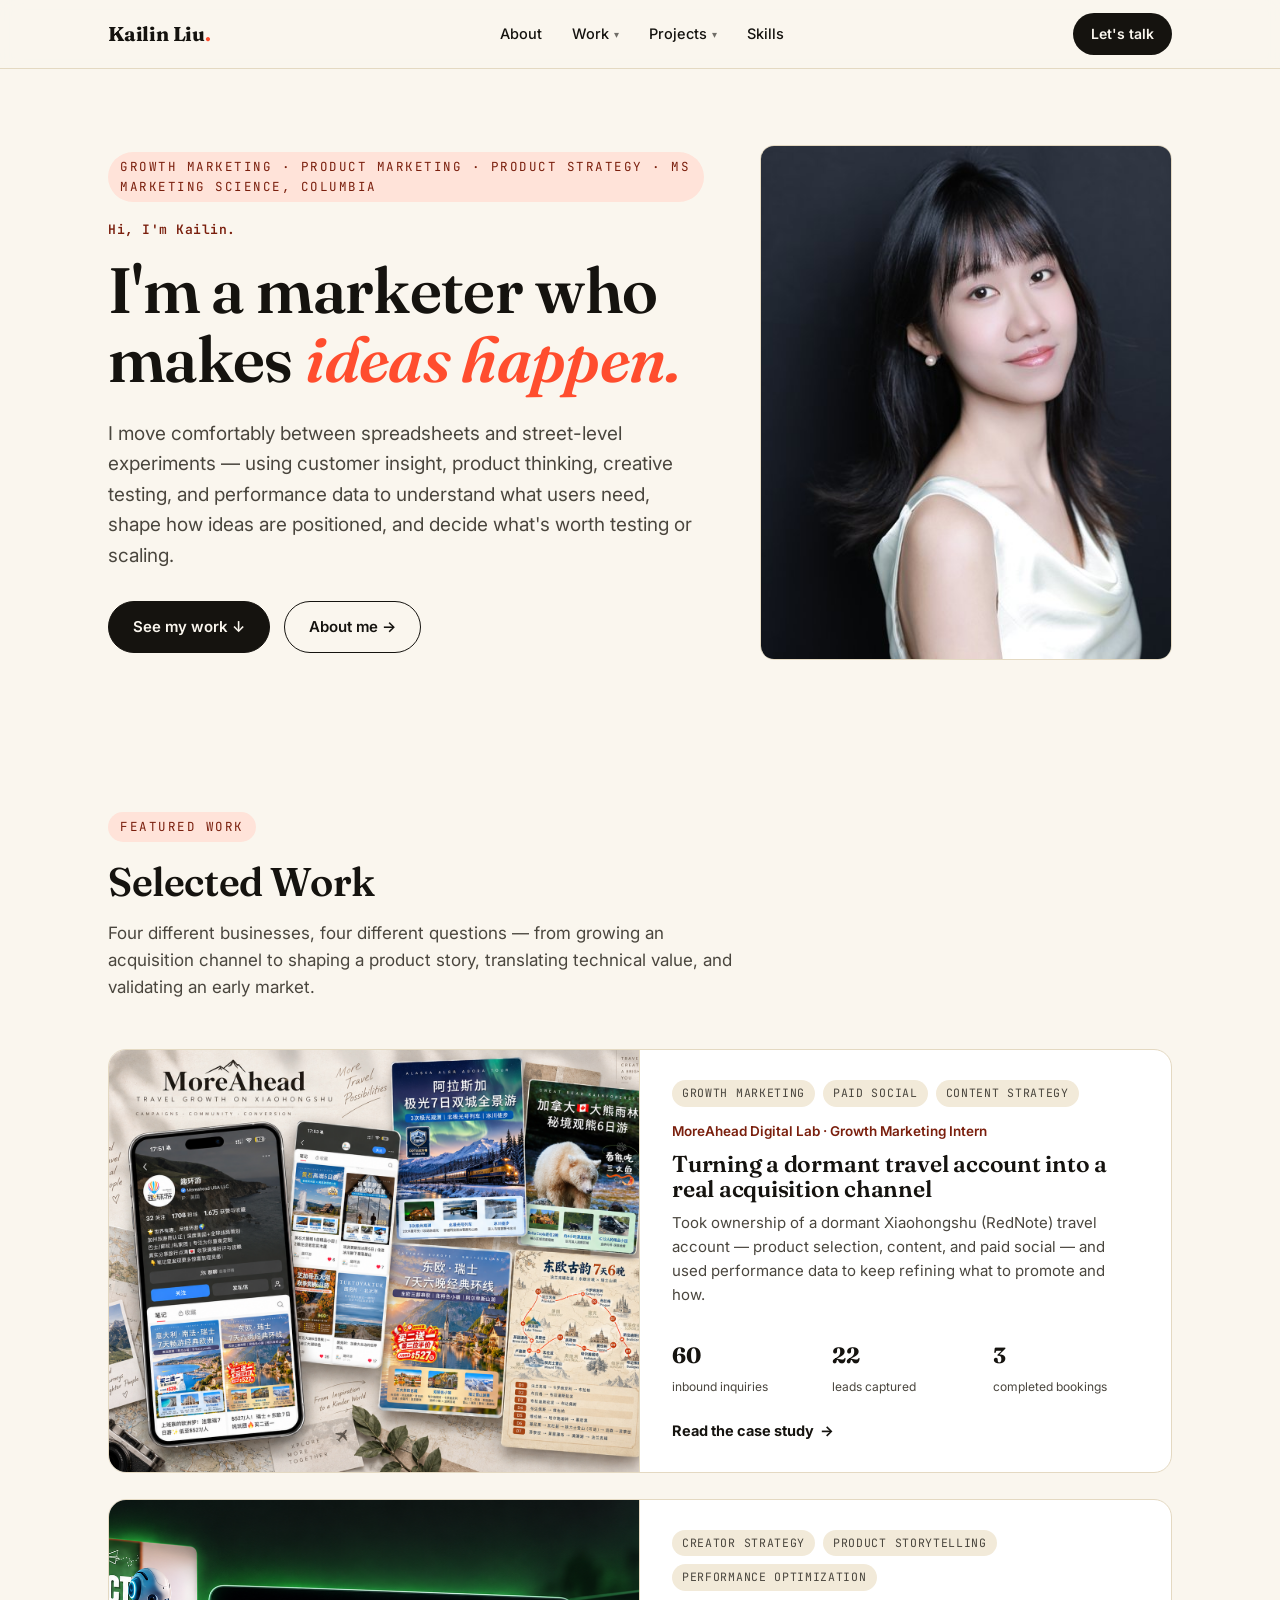
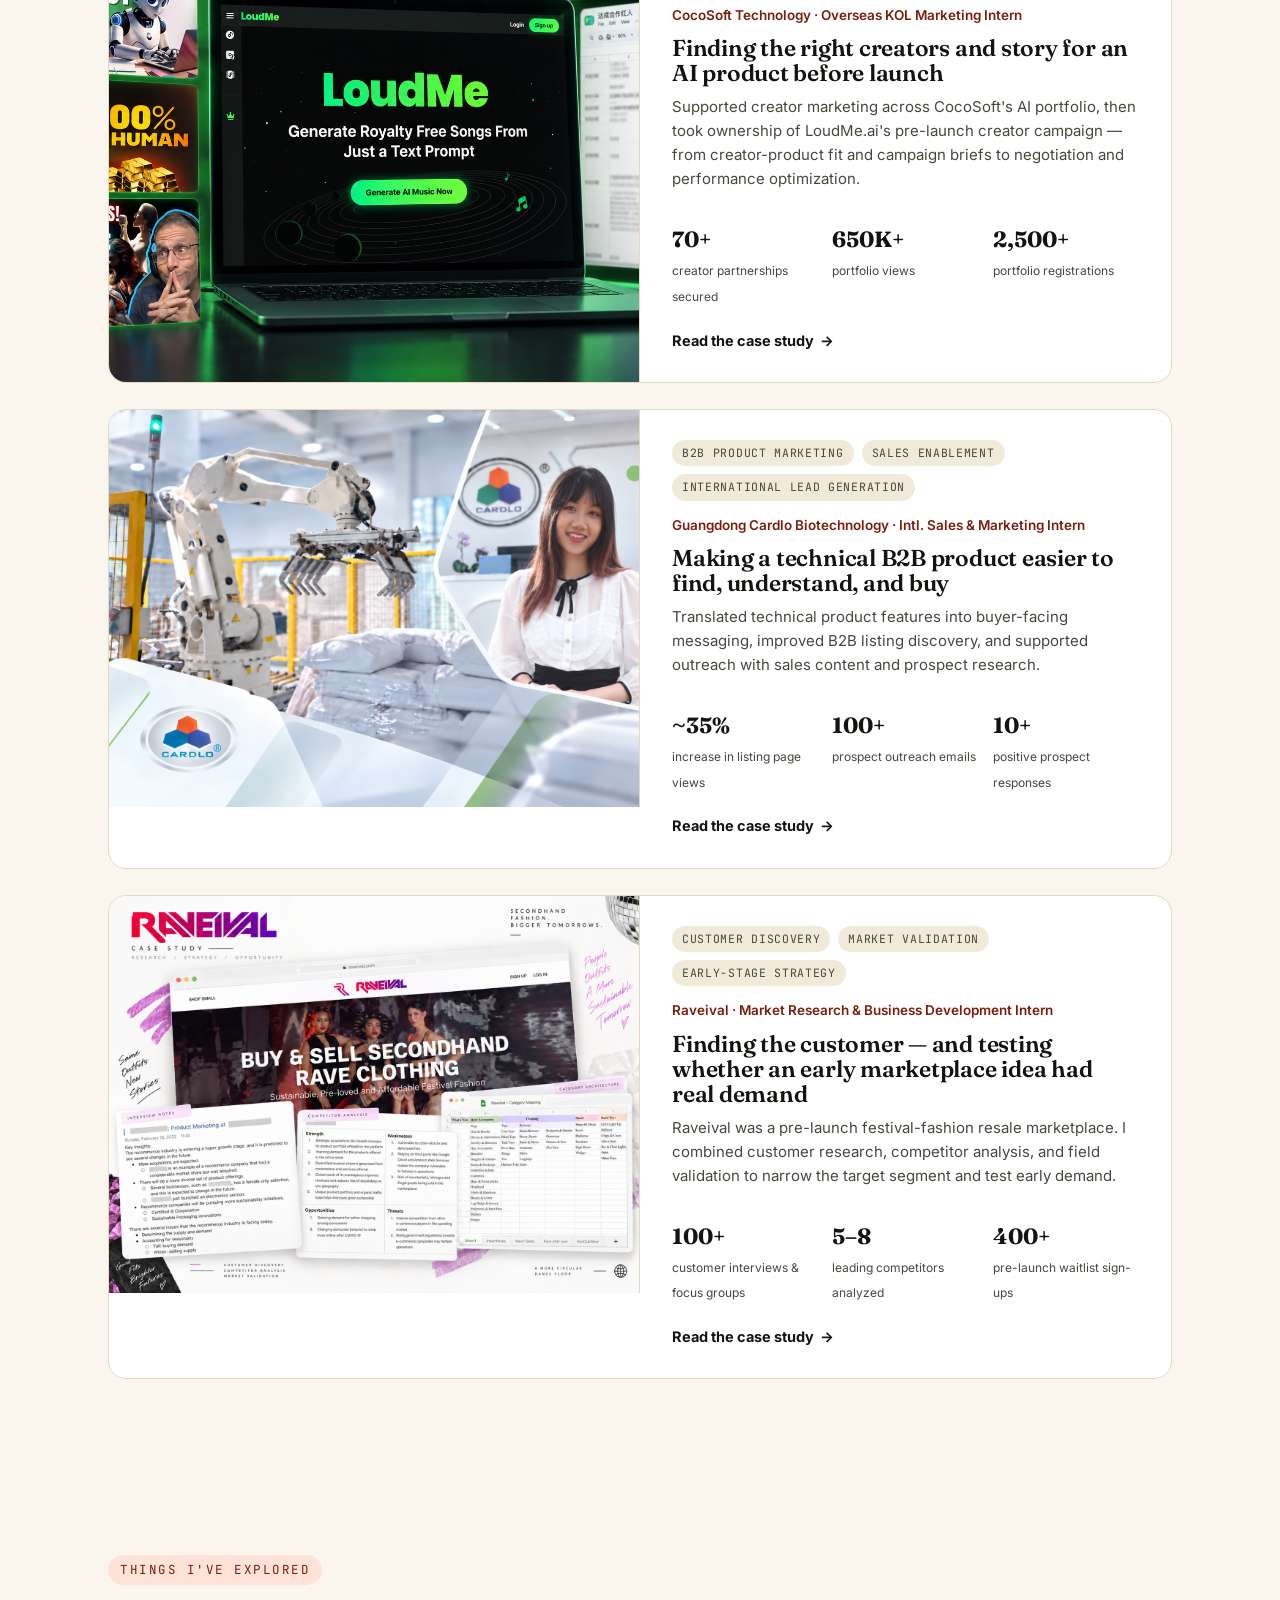
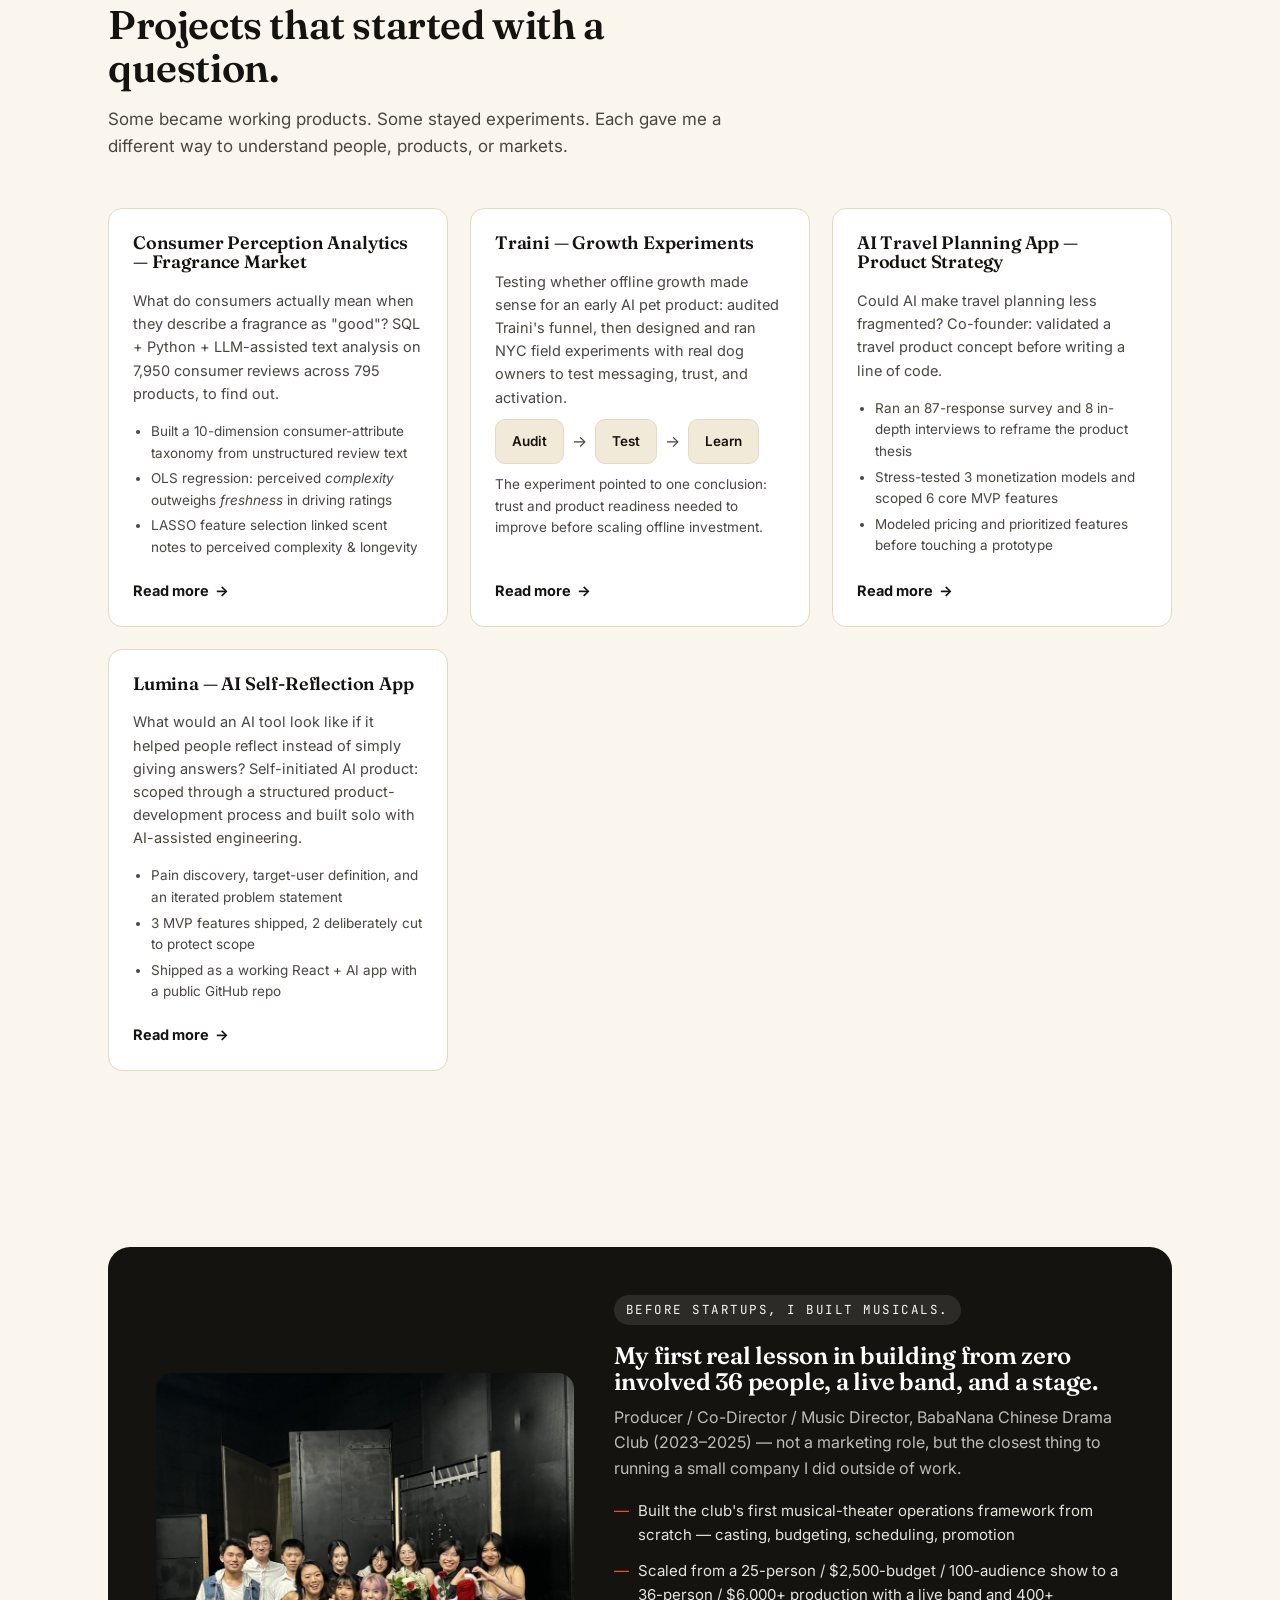
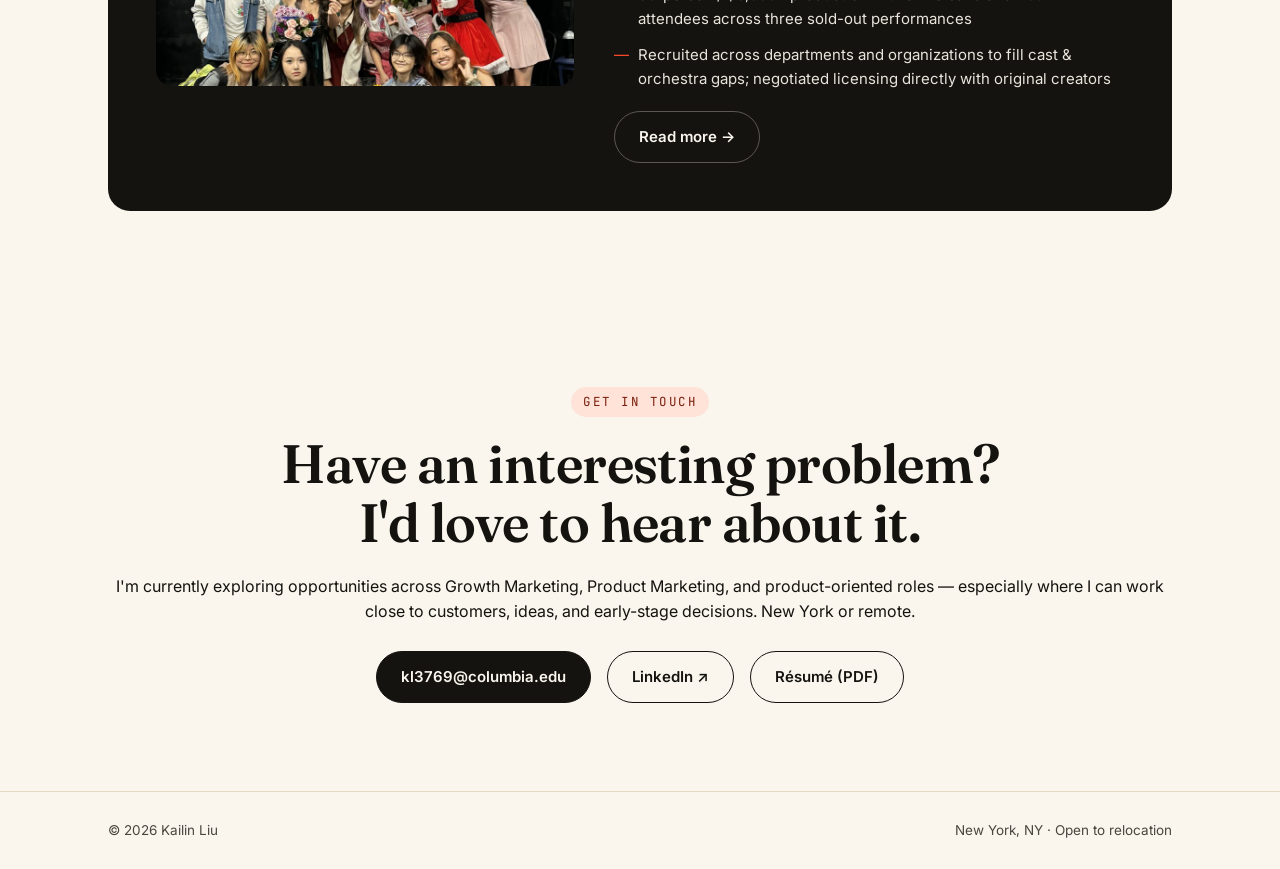
==== commit 61550a14: "Rework hero, replace featured-work covers, and fix layout issues Hero: drop the metrics row for a mo" ====
--- a/index.html
+++ b/index.html
@@ -18,7 +18,6 @@
         <a href="index.html#work">Work <span class="caret">▾</span></a>
         <div class="dropdown">
           <a href="case-studies/xiaohongshu-growth.html">MoreAhead — RedNote Growth Marketing</a>
-          <a href="projects/traini-growth-experiments.html">Traini — Growth Experiments</a>
           <a href="case-studies/loudme-kol.html">CocoSoft Technology — AI Influencer Marketing &amp; Strategy</a>
           <a href="case-studies/cardlo-global-marketing.html">Cardlo Biotechnology — Global B2B Marketing</a>
           <a href="case-studies/raveival.html">Raveival — Market Research &amp; Validation</a>
@@ -28,6 +27,7 @@
         <a href="index.html#projects">Projects <span class="caret">▾</span></a>
         <div class="dropdown">
           <a href="projects/fragrance-analytics.html">Consumer Perception Analytics</a>
+          <a href="projects/traini-growth-experiments.html">Traini Growth Experiments</a>
           <a href="projects/ai-travel-app.html">AI Travel App</a>
           <a href="projects/lumina-self-reflection.html">Lumina — AI Self-Reflection App</a>
           <a href="projects/babanana.html">BabaNana Production Mgmt.</a>
@@ -43,17 +43,13 @@
 <header class="hero">
   <div class="wrap hero-grid">
     <div>
-      <span class="eyebrow">Growth · Product Marketing · MS Marketing Science, Columbia</span>
-      <h1>I turn customer and market<br>ambiguity into <em>clear, testable<br>growth and product decisions.</em></h1>
-      <p class="hero-lede">I'm Kailin — a growth and product marketer who combines customer research, market analysis, experimentation, and hands-on execution to figure out what is worth building, positioning, and scaling.</p>
+      <span class="eyebrow">Growth Marketing · Product Marketing · Product Strategy · MS Marketing Science, Columbia</span>
+      <p style="font-family:var(--font-mono); font-size:13px; letter-spacing:.04em; color:var(--accent-ink); font-weight:600; margin:0 0 14px;">Hi, I'm Kailin.</p>
+      <h1>I'm a marketer who<br>makes <em>ideas happen.</em></h1>
+      <p class="hero-lede">I move comfortably between spreadsheets and street-level experiments — using customer insight, product thinking, creative testing, and performance data to understand what users need, shape how ideas are positioned, and decide what's worth testing or scaling.</p>
       <div class="hero-cta-row">
         <a href="#work" class="btn btn-primary">See my work ↓</a>
-        <a href="assets/Kailin-Liu-Resume.pdf" class="btn btn-ghost">Download résumé</a>
-      </div>
-      <div class="hero-stats">
-        <div class="hero-stat"><b>36.7%</b><span>inquiry → lead conversion</span></div>
-        <div class="hero-stat"><b>650K+</b><span>creator-campaign views</span></div>
-        <div class="hero-stat"><b>400+</b><span>pre-launch waitlist sign-ups</span></div>
+        <a href="about.html" class="btn btn-ghost">About me →</a>
       </div>
     </div>
     <figure class="real-fig hero-portrait">
@@ -67,69 +63,52 @@
   <div class="wrap">
     <div class="section-head">
       <span class="eyebrow">Featured Work</span>
-      <h2>Different products. Different markets. Different problems to solve.</h2>
-      <p>Across consumer growth, AI products, creator strategy, and B2B marketing, each case shows how I approached the problem, made decisions, and measured what happened next.</p>
+      <h2>Selected Work</h2>
+      <p>Four different businesses, four different questions — from growing an acquisition channel to shaping a product story, translating technical value, and validating an early market.</p>
     </div>
 
     <div class="case-grid">
 
       <!-- Case 1 -->
       <a class="case-card" href="case-studies/xiaohongshu-growth.html">
-        <figure class="real-fig"><img src="assets/xiaohongshu/cover-chicago-lakes.jpg" alt="趣环游 Xiaohongshu post cover — Chicago Great Lakes fall foliage route"></figure>
+        <figure class="real-fig"><img src="assets/xiaohongshu/moreahead-cover.png" alt="MoreAhead — travel growth on Xiaohongshu: campaigns, community, conversion"></figure>
         <div class="case-card-body">
           <div class="case-card-tags"><span class="tag">Growth Marketing</span><span class="tag">Paid Social</span><span class="tag">Content Strategy</span></div>
-          <div class="role">MoreAhead Digital Lab · Growth Marketing Intern · 2026–Present</div>
-          <h3>Reviving a dormant travel brand's Xiaohongshu channel</h3>
-          <p>Owned product selection, content, and paid social for the company's own dormant Xiaohongshu (RedNote) travel brand account — end to end.</p>
-          <div class="case-metrics">
-            <div><b>3,247</b><span>organic views / 13 posts</span></div>
-            <div><b>36.7%</b><span>inquiry → lead conversion</span></div>
-            <div><b>3</b><span>leads converted to completed bookings</span></div>
+          <div class="role">MoreAhead Digital Lab · Growth Marketing Intern</div>
+          <h3>Turning a dormant travel account into a real acquisition channel</h3>
+          <p>Took ownership of a dormant Xiaohongshu (RedNote) travel account — product selection, content, and paid social — and used performance data to keep refining what to promote and how.</p>
+          <div class="case-metrics">
+            <div><b>60</b><span>inbound inquiries</span></div>
+            <div><b>22</b><span>leads captured</span></div>
+            <div><b>3</b><span>completed bookings</span></div>
           </div>
           <span class="case-card-link">Read the case study <span class="arrow">→</span></span>
         </div>
       </a>
 
       <!-- Case 2 -->
-      <a class="case-card" href="projects/traini-growth-experiments.html">
-        <figure class="real-fig"><img src="assets/traini/hero-mosaic.jpg" alt="Traini 'Decode Your Dog with AI' flyer and feedback QR poster"></figure>
-        <div class="case-card-body">
-          <div class="case-card-tags"><span class="tag">Growth Strategy</span><span class="tag">Customer Discovery</span><span class="tag">Field Experimentation</span></div>
-          <div class="role">Traini (AI Pet-Tech Startup) · Growth Marketing Intern · Summer 2026</div>
-          <h3>Turning an ambiguous growth problem into a real-world experiment</h3>
-          <p>Audited Traini's growth funnel, then designed and ran a NYC field pilot with real dog owners to test messaging, trust, and activation.</p>
-          <div class="cs-flow" style="margin: 16px 0 20px;">
-            <span class="cs-flow-step">Audit</span><span class="cs-flow-arrow">→</span>
-            <span class="cs-flow-step">Test</span><span class="cs-flow-arrow">→</span>
-            <span class="cs-flow-step">Learn</span>
-          </div>
-          <span class="case-card-link">Read the case study <span class="arrow">→</span></span>
-        </div>
-      </a>
-
-      <!-- Case 3 -->
       <a class="case-card" href="case-studies/loudme-kol.html">
-        <figure class="real-fig"><img src="assets/loudme/kol-tracker-masked.jpg" alt="Kailin's KOL outreach tracker (names redacted)"></figure>
-        <div class="case-card-body">
-          <div class="case-card-tags"><span class="tag">Creator Strategy</span><span class="tag">Influencer Marketing</span><span class="tag">Performance Optimization</span></div>
-          <div class="role">CocoSoft Technology · Overseas KOL Marketing Intern · 2024</div>
-          <h3>Matching the right creators to the right AI product story</h3>
-          <p>Supported YouTube creator marketing across CocoSoft's AI portfolio, then earned ownership of LoudMe.ai's creator campaign before its public launch — from segmentation to negotiation to performance optimization.</p>
+        <figure class="real-fig"><img src="assets/loudme/loudme-cover.png" alt="LoudMe.ai creator campaign — laptop showing the LoudMe product, YouTube creator videos, and Kailin's KOL outreach tracker"></figure>
+        <div class="case-card-body">
+          <div class="case-card-tags"><span class="tag">Creator Strategy</span><span class="tag">Product Storytelling</span><span class="tag">Performance Optimization</span></div>
+          <div class="role">CocoSoft Technology · Overseas KOL Marketing Intern</div>
+          <h3>Finding the right creators and story for an AI product before launch</h3>
+          <p>Supported creator marketing across CocoSoft's AI portfolio, then took ownership of LoudMe.ai's pre-launch creator campaign — from creator-product fit and campaign briefs to negotiation and performance optimization.</p>
           <div class="case-metrics">
             <div><b>70+</b><span>creator partnerships secured</span></div>
             <div><b>650K+</b><span>portfolio views</span></div>
-            <div><b>2,500+</b><span>product registrations</span></div>
-          </div>
-          <span class="case-card-link">Read the case study <span class="arrow">→</span></span>
-        </div>
-      </a>
-
-      <!-- Case 4 -->
+            <div><b>2,500+</b><span>portfolio registrations</span></div>
+          </div>
+          <span class="case-card-link">Read the case study <span class="arrow">→</span></span>
+        </div>
+      </a>
+
+      <!-- Case 3 -->
       <a class="case-card" href="case-studies/cardlo-global-marketing.html">
-        <figure class="real-fig"><img src="assets/cardlo/video-still-vision.jpg" alt="Still from a company video Kailin produced, showing factory production equipment with the company's vision statement overlaid"></figure>
+        <figure class="real-fig" style="align-self:center;"><img src="assets/cardlo/cardlo-cover.png" alt="Cardlo Biotechnology — factory production floor and Kailin at the company office" style="height:auto;"></figure>
         <div class="case-card-body">
           <div class="case-card-tags"><span class="tag">B2B Product Marketing</span><span class="tag">Sales Enablement</span><span class="tag">International Lead Generation</span></div>
-          <div class="role">Guangdong Cardlo Biotechnology · Intl. Sales &amp; Marketing Intern · 2023</div>
+          <div class="role">Guangdong Cardlo Biotechnology · Intl. Sales &amp; Marketing Intern</div>
           <h3>Making a technical B2B product easier to find, understand, and buy</h3>
           <p>Translated technical product features into buyer-facing messaging, improved B2B listing discovery, and supported outreach with sales content and prospect research.</p>
           <div class="case-metrics">
@@ -141,6 +120,23 @@
         </div>
       </a>
 
+      <!-- Case 4 -->
+      <a class="case-card" href="case-studies/raveival.html">
+        <figure class="real-fig" style="align-self:center;"><img src="assets/raveival/raveival-cover.png" alt="Raveival — secondhand rave clothing marketplace concept, customer discovery interview notes, competitor analysis, and category mapping spreadsheet" style="height:auto;"></figure>
+        <div class="case-card-body">
+          <div class="case-card-tags"><span class="tag">Customer Discovery</span><span class="tag">Market Validation</span><span class="tag">Early-Stage Strategy</span></div>
+          <div class="role">Raveival · Market Research &amp; Business Development Intern</div>
+          <h3>Finding the customer — and testing whether an early marketplace idea had real demand</h3>
+          <p>Raveival was a pre-launch festival-fashion resale marketplace. I combined customer research, competitor analysis, and field validation to narrow the target segment and test early demand.</p>
+          <div class="case-metrics">
+            <div><b>100+</b><span>customer interviews &amp; focus groups</span></div>
+            <div><b>5–8</b><span>leading competitors analyzed</span></div>
+            <div><b>400+</b><span>pre-launch waitlist sign-ups</span></div>
+          </div>
+          <span class="case-card-link">Read the case study <span class="arrow">→</span></span>
+        </div>
+      </a>
+
     </div>
   </div>
 </section>
@@ -149,15 +145,15 @@
 <section id="projects">
   <div class="wrap">
     <div class="section-head">
-      <span class="eyebrow">Projects</span>
-      <h2>Selected Projects</h2>
-      <p>Product thinking, analytics, and 0→1 experimentation beyond my core work experience.</p>
+      <span class="eyebrow">Things I've Explored</span>
+      <h2>Projects that started with a question.</h2>
+      <p>Some became working products. Some stayed experiments. Each gave me a different way to understand people, products, or markets.</p>
     </div>
     <div class="proj-grid">
 
       <a class="proj-card" href="projects/fragrance-analytics.html">
         <h4>Consumer Perception Analytics — Fragrance Market</h4>
-        <p>SQL + Python + LLM-assisted text analysis on 7,950 consumer reviews across 795 products.</p>
+        <p>What do consumers actually mean when they describe a fragrance as "good"? SQL + Python + LLM-assisted text analysis on 7,950 consumer reviews across 795 products, to find out.</p>
         <ul>
           <li>Built a 10-dimension consumer-attribute taxonomy from unstructured review text</li>
           <li>OLS regression: perceived <em>complexity</em> outweighs <em>freshness</em> in driving ratings</li>
@@ -166,9 +162,21 @@
         <span class="case-card-link">Read more <span class="arrow">→</span></span>
       </a>
 
+      <a class="proj-card" href="projects/traini-growth-experiments.html">
+        <h4>Traini — Growth Experiments</h4>
+        <p>Testing whether offline growth made sense for an early AI pet product: audited Traini's funnel, then designed and ran NYC field experiments with real dog owners to test messaging, trust, and activation.</p>
+        <div class="cs-flow" style="margin:0;">
+          <span class="cs-flow-step">Audit</span><span class="cs-flow-arrow">→</span>
+          <span class="cs-flow-step">Test</span><span class="cs-flow-arrow">→</span>
+          <span class="cs-flow-step">Learn</span>
+        </div>
+        <p style="font-size:13.5px; color:var(--ink-soft); margin:0;">The experiment pointed to one conclusion: trust and product readiness needed to improve before scaling offline investment.</p>
+        <span class="case-card-link">Read more <span class="arrow">→</span></span>
+      </a>
+
       <a class="proj-card" href="projects/ai-travel-app.html">
         <h4>AI Travel Planning App — Product Strategy</h4>
-        <p>Co-founder: validated a travel product concept before writing a line of code.</p>
+        <p>Could AI make travel planning less fragmented? Co-founder: validated a travel product concept before writing a line of code.</p>
         <ul>
           <li>Ran an 87-response survey and 8 in-depth interviews to reframe the product thesis</li>
           <li>Stress-tested 3 monetization models and scoped 6 core MVP features</li>
@@ -179,7 +187,7 @@
 
       <a class="proj-card" href="projects/lumina-self-reflection.html">
         <h4>Lumina — AI Self-Reflection App</h4>
-        <p>Self-initiated AI product: scoped through a structured product-development process and built solo with AI-assisted engineering.</p>
+        <p>What would an AI tool look like if it helped people reflect instead of simply giving answers? Self-initiated AI product: scoped through a structured product-development process and built solo with AI-assisted engineering.</p>
         <ul>
           <li>Pain discovery, target-user definition, and an iterated problem statement</li>
           <li>3 MVP features shipped, 2 deliberately cut to protect scope</li>
@@ -198,8 +206,8 @@
     <div class="leader">
       <figure class="real-fig leader-img"><img src="assets/leader-photo.jpg" alt="Cast and crew backstage after a BabaNana musical performance"></figure>
       <div>
-        <span class="eyebrow">Beyond Marketing</span>
-        <h2>Running a 36-person production was my earliest lesson in building from zero.</h2>
+        <span class="eyebrow">Before startups, I built musicals.</span>
+        <h2>My first real lesson in building from zero involved 36 people, a live band, and a stage.</h2>
         <p>Producer / Co-Director / Music Director, BabaNana Chinese Drama Club (2023–2025) — not a marketing role, but the closest thing to running a small company I did outside of work.</p>
         <ul>
           <li>Built the club's first musical-theater operations framework from scratch — casting, budgeting, scheduling, promotion</li>
@@ -216,11 +224,11 @@
 <section id="contact" class="contact">
   <div class="wrap">
     <span class="eyebrow">Get in touch</span>
-    <h2>Let's build something worth<br>measuring.</h2>
-    <p>Open to Growth Marketing, Product Marketing, Product Management, and rotational roles — especially in tech, AI, and consumer products. New York or remote.</p>
+    <h2>Have an interesting problem?<br>I'd love to hear about it.</h2>
+    <p>I'm currently exploring opportunities across Growth Marketing, Product Marketing, and product-oriented roles — especially where I can work close to customers, ideas, and early-stage decisions. New York or remote.</p>
     <div class="contact-row">
       <a href="mailto:kl3769@columbia.edu" class="btn btn-primary">kl3769@columbia.edu</a>
-      <a href="#" class="btn btn-ghost">LinkedIn ↗</a>
+      <a href="https://www.linkedin.com/in/kailinliu1105/" class="btn btn-ghost" target="_blank" rel="noopener">LinkedIn ↗</a>
       <a href="assets/Kailin-Liu-Resume.pdf" class="btn btn-ghost">Résumé (PDF)</a>
     </div>
   </div>
--- a/css/style.css
+++ b/css/style.css
@@ -229,7 +229,8 @@
 .case-card h3{ font-size: 23px; }
 .case-card .role{ font-size: 13.5px; color: var(--accent-ink); font-weight:600; margin-bottom: 10px; }
 .case-card p{ color: var(--ink-soft); font-size: 15px; }
-.case-metrics{ display:flex; gap:22px; margin: 16px 0 20px; flex-wrap:wrap; }
+.case-metrics{ display:flex; gap:14px; margin: 16px 0 20px; flex-wrap:nowrap; }
+.case-metrics div{ flex:1; min-width:0; }
 .case-metrics div b{ display:block; font-family: var(--font-display); font-size: 22px; }
 .case-metrics div span{ font-size: 12px; color: var(--ink-soft); }
 .case-card-link{ margin-top:auto; font-weight:700; font-size:14.5px; display:inline-flex; align-items:center; gap:6px; }
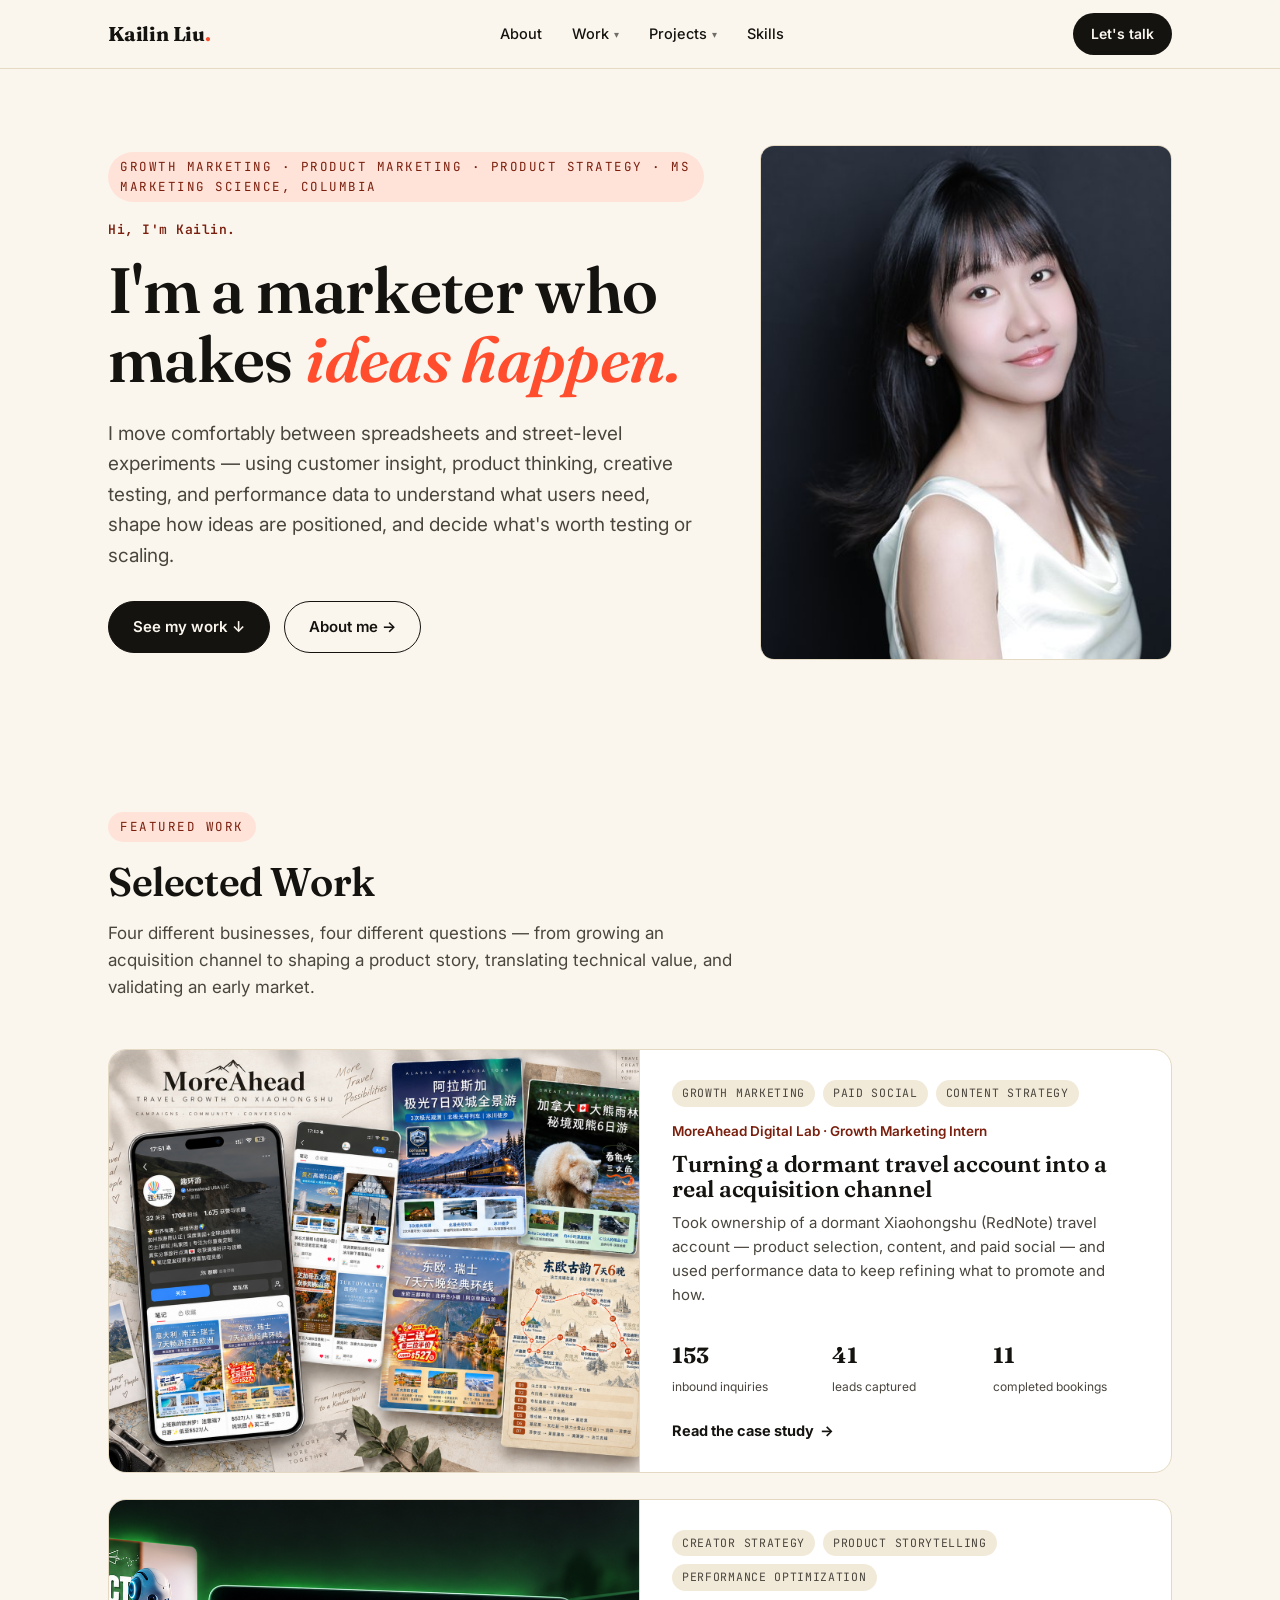
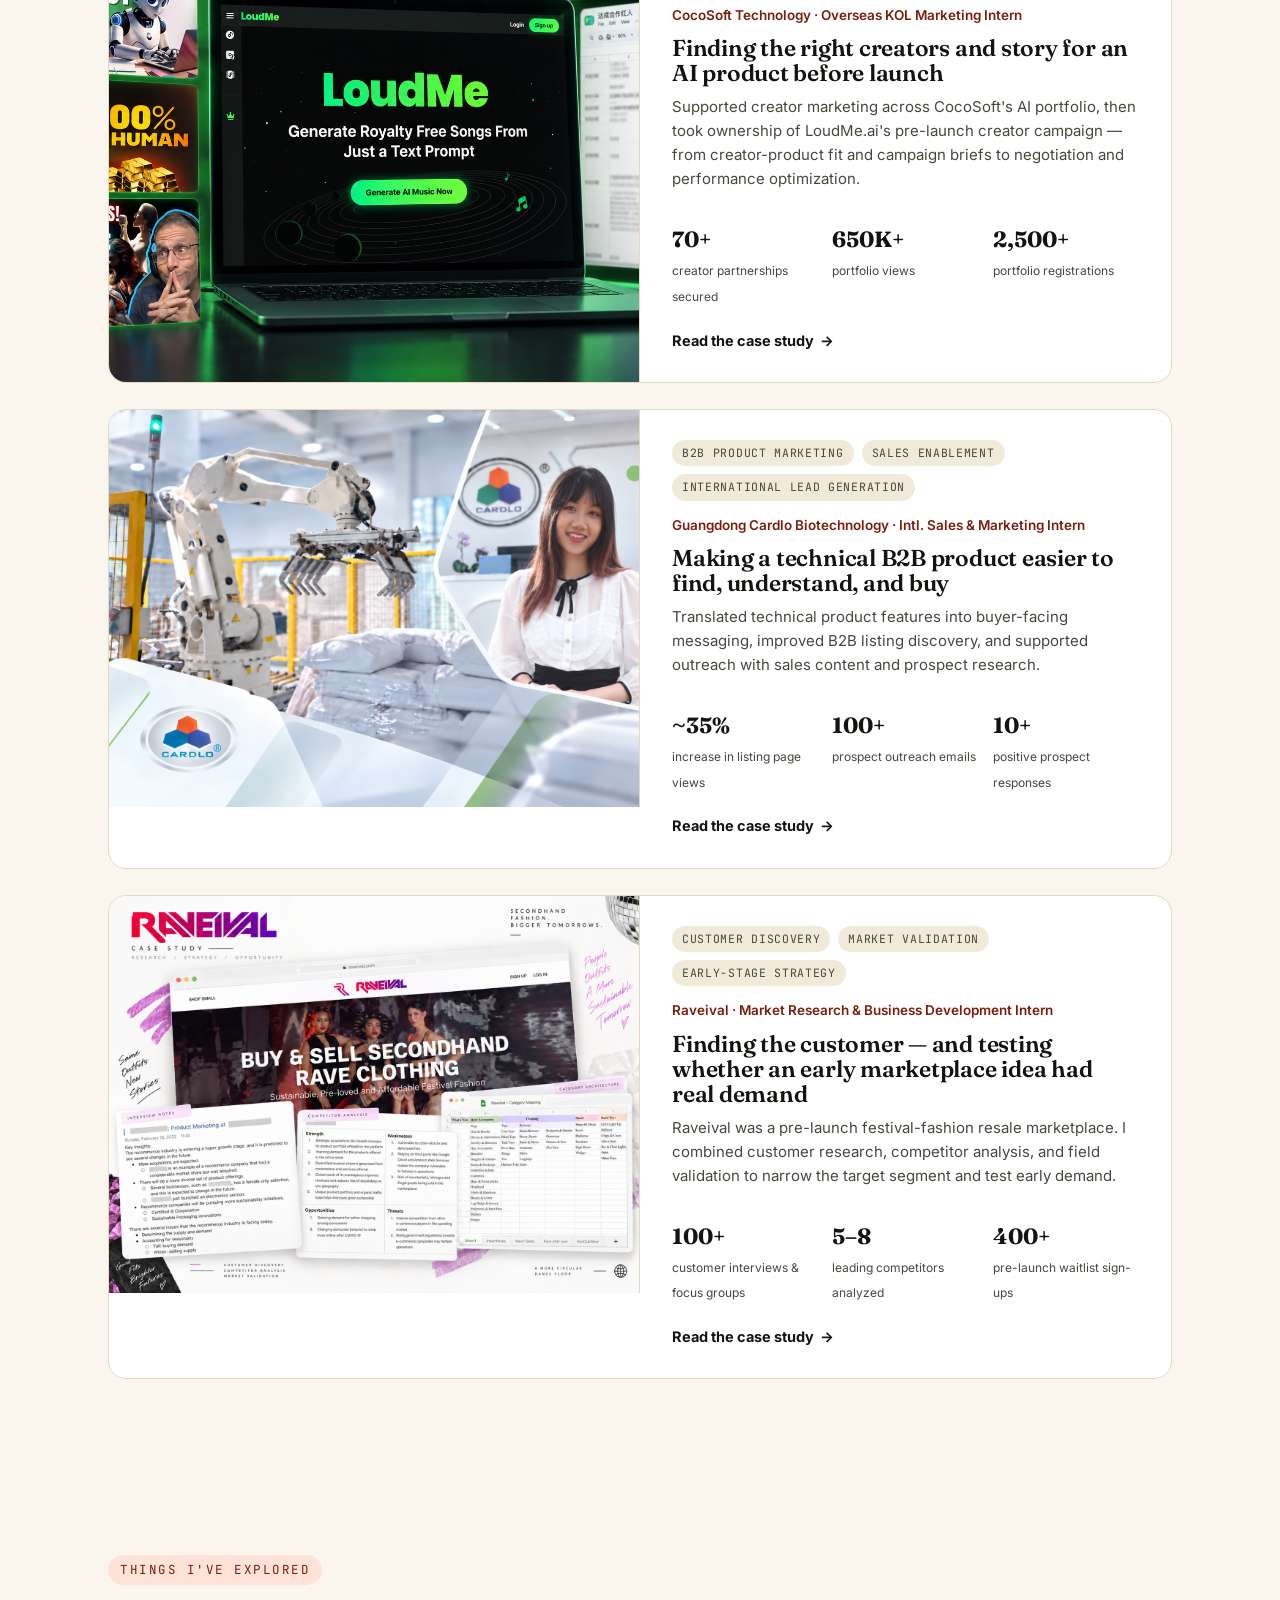
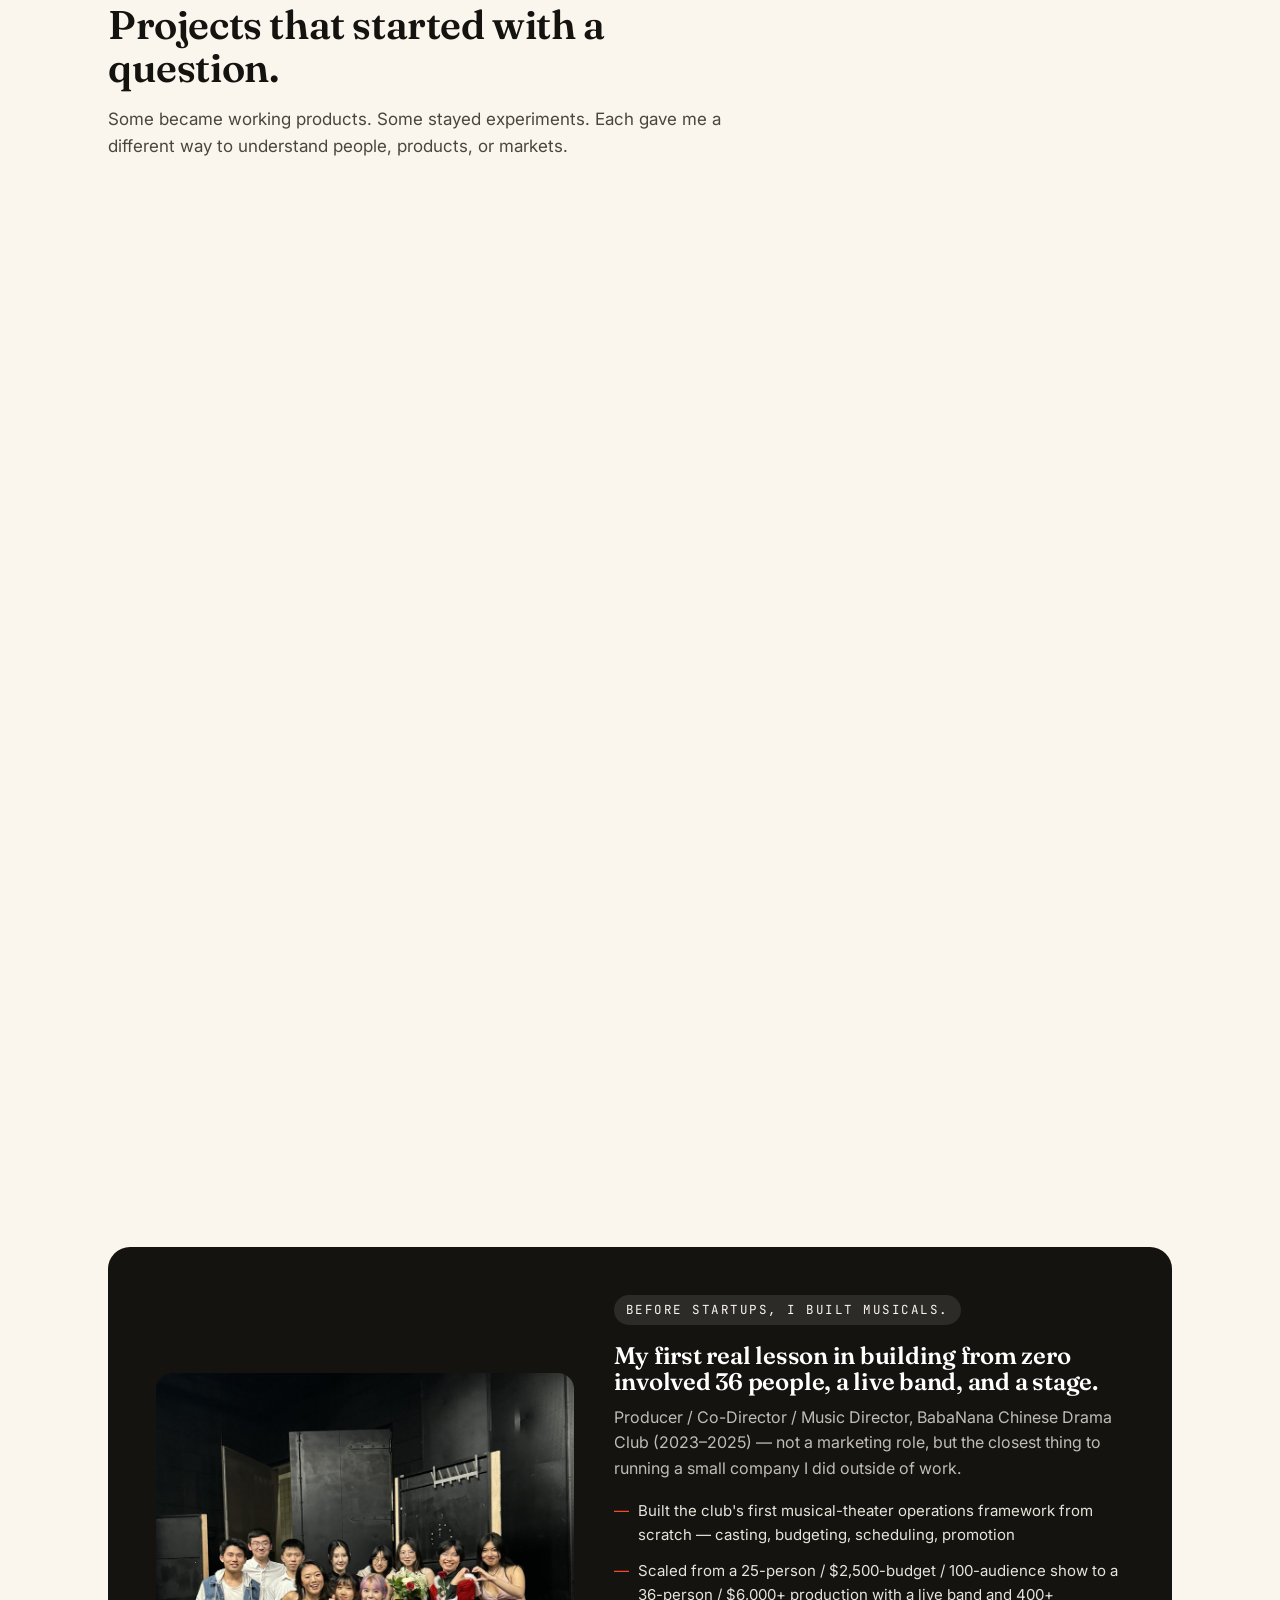
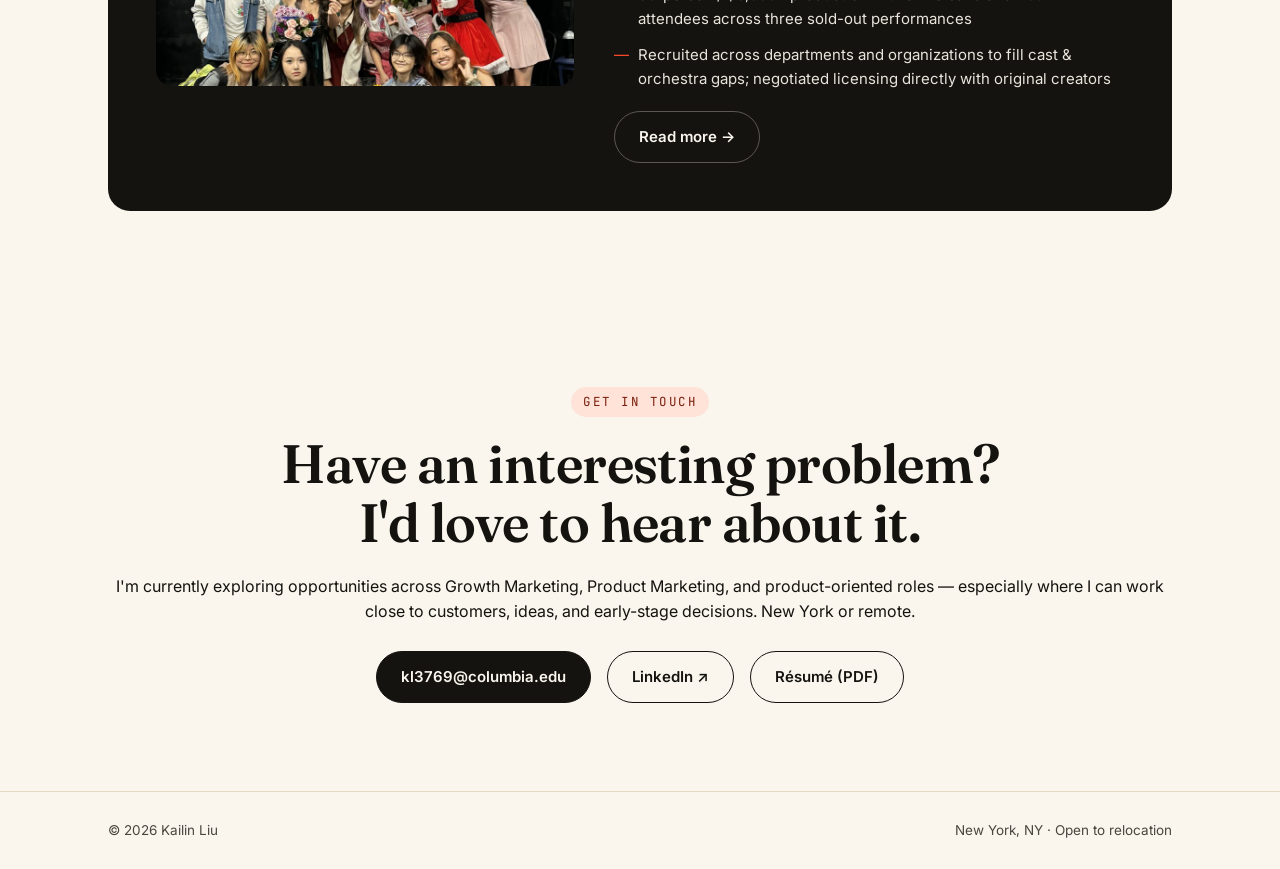
==== commit 6e1b7a57: "Sync homepage Xiaohongshu case card metrics with case study update Keep the featured-work stat tile " ====
--- a/index.html
+++ b/index.html
@@ -78,9 +78,9 @@
           <h3>Turning a dormant travel account into a real acquisition channel</h3>
           <p>Took ownership of a dormant Xiaohongshu (RedNote) travel account — product selection, content, and paid social — and used performance data to keep refining what to promote and how.</p>
           <div class="case-metrics">
-            <div><b>60</b><span>inbound inquiries</span></div>
-            <div><b>22</b><span>leads captured</span></div>
-            <div><b>3</b><span>completed bookings</span></div>
+            <div><b>153</b><span>inbound inquiries</span></div>
+            <div><b>41</b><span>leads captured</span></div>
+            <div><b>11</b><span>completed bookings</span></div>
           </div>
           <span class="case-card-link">Read the case study <span class="arrow">→</span></span>
         </div>
